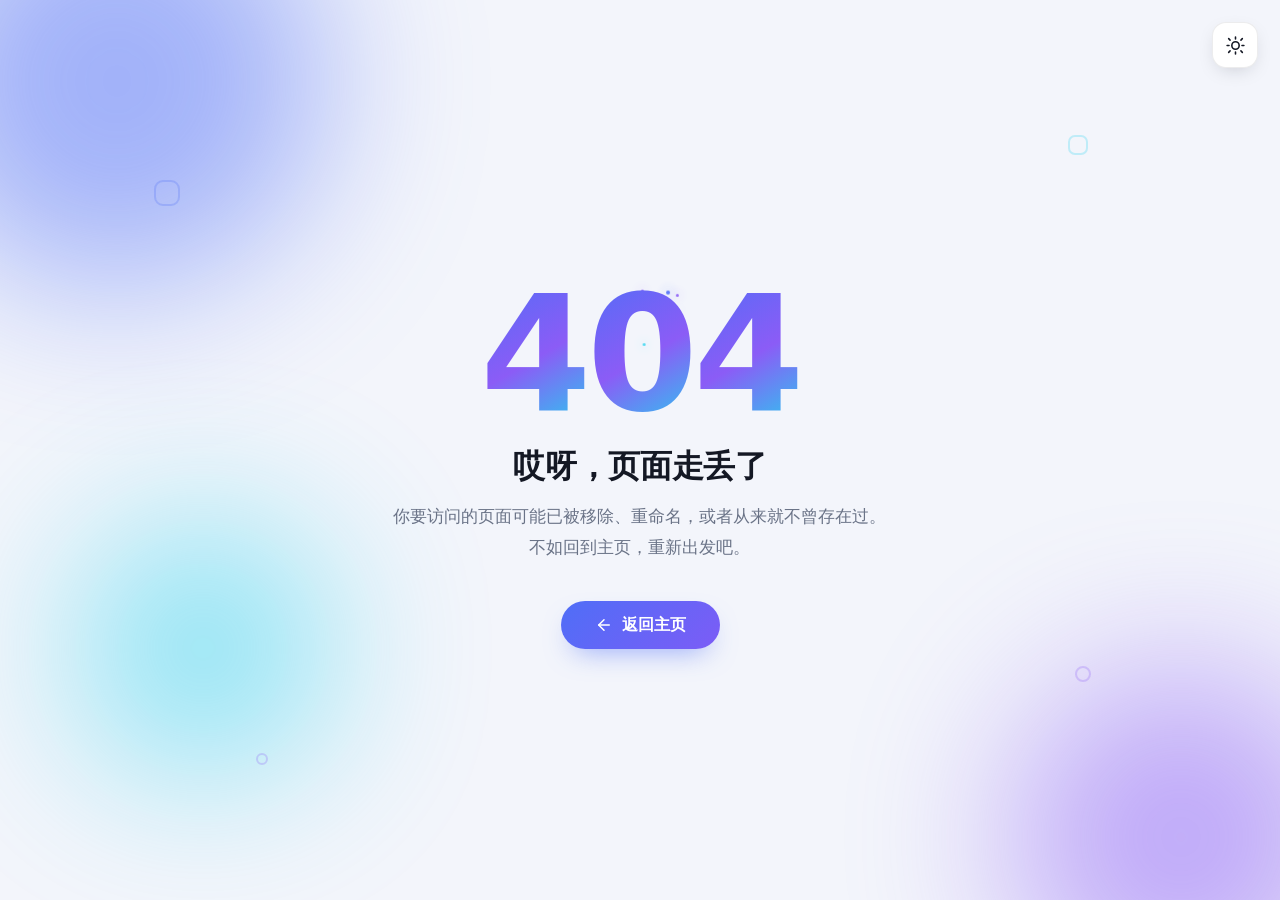
==== 404/index.html @ 4307604a "deploy: 主页 + /broadcast/ + /404/" ====
<!DOCTYPE html>
<html lang="zh-CN">
<head>
<meta charset="UTF-8">
<meta name="viewport" content="width=device-width, initial-scale=1.0">
<meta name="theme-color" content="#f3f5fb">
<title>404 · 页面走丢了</title>
<script>
  (function () {
    try {
      var saved = localStorage.getItem('theme');
      var dark = saved
        ? saved === 'dark'
        : window.matchMedia('(prefers-color-scheme: dark)').matches;
      document.documentElement.setAttribute('data-theme', dark ? 'dark' : 'light');
    } catch (e) {
      document.documentElement.setAttribute('data-theme', 'light');
    }
  })();
</script>

<style>
  *, *::before, *::after { box-sizing: border-box; }
  html { -webkit-text-size-adjust: 100%; }

  /* ============ 主题变量 ============ */
  :root {
    color-scheme: light;
    --bg: #f3f5fb;
    --surface: #ffffff;
    --text: #141824;
    --text-dim: #6a7387;
    --line: rgba(20, 24, 36, .08);
    --a1: #4f6ef7;
    --a2: #8b5cf6;
    --a3: #22d3ee;
    --grad-btn: linear-gradient(135deg, #4f6ef7 0%, #7c5cf6 100%);
    --grad-code: linear-gradient(150deg, #4f6ef7 0%, #8b5cf6 52%, #22d3ee 100%);
    --shadow-btn: 0 12px 28px -12px rgba(79, 110, 247, .65);
    --shadow-btn-h: 0 18px 36px -14px rgba(79, 110, 247, .7);
    --shadow-toggle: 0 6px 20px -8px rgba(20, 24, 36, .25);
    --blob-op: .5;
    --shape-op: .25;
  }

  [data-theme="dark"] {
    color-scheme: dark;
    --bg: #0b0d14;
    --surface: #151925;
    --text: #eef1f8;
    --text-dim: #8b93a7;
    --line: rgba(255, 255, 255, .1);
    --a1: #6d8bff;
    --a2: #a78bfa;
    --a3: #38e0f0;
    --grad-btn: linear-gradient(135deg, #5b7cfa 0%, #8b5cf6 100%);
    --grad-code: linear-gradient(150deg, #6d8bff 0%, #a78bfa 52%, #38e0f0 100%);
    --shadow-btn: 0 12px 30px -12px rgba(109, 139, 255, .55);
    --shadow-btn-h: 0 18px 38px -14px rgba(109, 139, 255, .68);
    --shadow-toggle: 0 6px 20px -8px rgba(0, 0, 0, .7);
    --blob-op: .28;
    --shape-op: .32;
  }

  /* ============ 基础布局 ============ */
  body {
    margin: 0;
    min-height: 100vh;
    min-height: 100svh;
    padding: 96px 24px 72px;
    display: flex;
    flex-direction: column;
    align-items: center;
    justify-content: center;
    background: var(--bg);
    color: var(--text);
    font-family: -apple-system, BlinkMacSystemFont, "Segoe UI", Roboto,
                 "PingFang SC", "Hiragino Sans GB", "Microsoft YaHei", sans-serif;
    -webkit-font-smoothing: antialiased;
    overflow-x: hidden;
    transition: background-color .45s ease, color .45s ease;
  }

  /* ============ 背景装饰 ============ */
  .bg {
    position: fixed;
    inset: 0;
    z-index: 0;
    overflow: hidden;
    pointer-events: none;
  }

  .blob {
    position: absolute;
    border-radius: 50%;
    filter: blur(80px);
    opacity: var(--blob-op);
    transition: opacity .45s ease, background-color .45s ease;
    will-change: transform;
  }
  .b1 { width: 46vmin; height: 46vmin; background: var(--a1); top: -14vmin; left: -10vmin; animation: drift1 20s ease-in-out infinite; }
  .b2 { width: 38vmin; height: 38vmin; background: var(--a2); bottom: -12vmin; right: -8vmin; animation: drift2 24s ease-in-out infinite; }
  .b3 { width: 28vmin; height: 28vmin; background: var(--a3); top: 58%; left: 6%;  animation: drift3 18s ease-in-out infinite; }

  .shape {
    position: absolute;
    border: 2px solid var(--a1);
    opacity: var(--shape-op);
    transition: opacity .45s ease, border-color .45s ease;
  }
  .s1 { width: 26px; height: 26px; border-radius: 9px;        top: 20%; left: 12%;  animation: bob 8s  ease-in-out infinite; }
  .s2 { width: 16px; height: 16px; border-radius: 50%; border-color: var(--a2); top: 74%; left: 84%; animation: bob 10s ease-in-out infinite -2s; }
  .s3 { width: 20px; height: 20px; border-radius: 7px; border-color: var(--a3); top: 15%; right: 15%; animation: bob 9s ease-in-out infinite -4s; }
  .s4 { width: 12px; height: 12px; border-radius: 50%; border-color: var(--a2); bottom: 15%; left: 20%; animation: bob 11s ease-in-out infinite -6s; }

  /* ============ 主题切换按钮 ============ */
  .theme-toggle {
    position: fixed;
    top: 22px;
    right: 22px;
    z-index: 20;
    width: 46px;
    height: 46px;
    display: grid;
    place-items: center;
    border-radius: 14px;
    border: 1px solid var(--line);
    background: var(--surface);
    color: var(--text);
    cursor: pointer;
    box-shadow: var(--shadow-toggle);
    -webkit-tap-highlight-color: transparent;
    transition: transform .3s cubic-bezier(.2, .8, .3, 1),
                background-color .45s ease, border-color .45s ease,
                box-shadow .3s ease, color .45s ease;
  }
  .theme-toggle:hover  { transform: translateY(-2px) scale(1.05); }
  .theme-toggle:active { transform: translateY(0) scale(.95); }
  .theme-toggle:focus-visible { outline: 3px solid var(--a3); outline-offset: 3px; }

  .theme-toggle .icon {
    position: absolute;
    width: 21px;
    height: 21px;
    transition: opacity .3s ease, transform .45s cubic-bezier(.2, .8, .3, 1);
  }
  .theme-toggle .icon.moon { opacity: 0; transform: rotate(-90deg) scale(.4); }
  [data-theme="dark"] .theme-toggle .icon.sun  { opacity: 0; transform: rotate(90deg) scale(.4); }
  [data-theme="dark"] .theme-toggle .icon.moon { opacity: 1; transform: rotate(0deg) scale(1); }

  /* ============ 主内容 ============ */
  .wrap {
    position: relative;
    z-index: 2;
    width: 100%;
    max-width: 620px;
    display: flex;
    flex-direction: column;
    align-items: center;
    text-align: center;
  }

  /* 404 数字 */
  .code {
    display: flex;
    align-items: center;
    justify-content: center;
    gap: 0;
    margin-bottom: 10px;
    font-family: ui-rounded, "SF Pro Rounded", -apple-system, BlinkMacSystemFont,
                 "Segoe UI", Roboto, system-ui, sans-serif;
    font-size: clamp(5.5rem, 20vw, 10rem);
    font-weight: 800;
    line-height: 1;
    letter-spacing: -.03em;
    user-select: none;
    animation: rise .7s cubic-bezier(.2, .8, .3, 1) both;
  }

  .code span {
    display: inline-block;
    background-image: var(--grad-code);
    -webkit-background-clip: text;
            background-clip: text;
    -webkit-text-fill-color: transparent;
    color: transparent;
    animation: floaty 3.4s ease-in-out infinite;
  }
  .code span:nth-child(1) { animation-delay: 0s; }
  .code span:nth-child(3) { animation-delay: .36s; }

  /* 数字 0 容器 */
  .zero { 
    position: relative; 
    animation-delay: .18s;
  }

  /* ============ 星尘微光粒子 ============ */
  .zero-particles {
    position: absolute;
    top: 50%;
    left: 50%;
    width: 1.6em;  /* 扩大一点活动范围 */
    height: 1.6em;
    transform: translate(-50%, -50%);
    pointer-events: none;
    z-index: -1; /* 确保粒子在文字背后 */
  }

  .particle {
    position: absolute;
    top: 50%;
    left: 50%;
    border-radius: 50%;
    /* 取消文字渐变的继承，确保粒子能看到颜色 */
    -webkit-text-fill-color: initial;
    color: initial;
    will-change: transform;
  }

  .p-blue   { background: var(--a1); box-shadow: 0 0 12px var(--a1); }
  .p-purple { background: var(--a2); box-shadow: 0 0 12px var(--a2); }
  .p-cyan   { background: var(--a3); box-shadow: 0 0 12px var(--a3); }

  /* 标题 & 描述 */
  .title {
    margin: 0 0 14px;
    font-size: clamp(1.45rem, 4.6vw, 2rem);
    font-weight: 700;
    letter-spacing: -.01em;
    line-height: 1.35;
    animation: rise .7s cubic-bezier(.2, .8, .3, 1) .1s both;
  }

  .desc {
    margin: 0 0 38px;
    max-width: 30em;
    font-size: clamp(.94rem, 2.6vw, 1.05rem);
    line-height: 1.8;
    color: var(--text-dim);
    animation: rise .7s cubic-bezier(.2, .8, .3, 1) .18s both;
  }

  /* 返回主页按钮 */
  .btn-wrap {
    display: inline-block;
    animation: rise .7s cubic-bezier(.2, .8, .3, 1) .26s both;
  }

  .btn {
    position: relative;
    display: inline-flex;
    align-items: center;
    gap: 9px;
    padding: 15px 34px;
    border-radius: 999px;
    background-image: var(--grad-btn);
    color: #fff;
    font-size: 1rem;
    font-weight: 600;
    line-height: 1;
    text-decoration: none;
    box-shadow: var(--shadow-btn);
    overflow: hidden;
    -webkit-tap-highlight-color: transparent;
    transition: transform .3s cubic-bezier(.2, .8, .3, 1), box-shadow .3s ease;
  }
  .btn svg { width: 18px; height: 18px; flex: none; }

  .btn::after {
    content: "";
    position: absolute;
    inset: 0;
    background: linear-gradient(120deg,
                transparent 30%,
                rgba(255, 255, 255, .38) 50%,
                transparent 70%);
    transform: translateX(-130%);
    transition: transform .75s ease;
  }
  .btn:hover            { transform: translateY(-3px); box-shadow: var(--shadow-btn-h); }
  .btn:hover::after     { transform: translateX(130%); }
  .btn:active           { transform: translateY(-1px) scale(.985); }
  .btn:focus-visible    { outline: 3px solid var(--a3); outline-offset: 3px; }

  /* ============ 动画 ============ */
  @keyframes floaty {
    0%, 100% { transform: translateY(0); }
    50%      { transform: translateY(-.085em); }
  }
  @keyframes rise {
    from { opacity: 0; transform: translateY(24px); }
    to   { opacity: 1; transform: translateY(0); }
  }
  @keyframes bob {
    0%, 100% { transform: translateY(0) rotate(0deg); }
    50%      { transform: translateY(-22px) rotate(14deg); }
  }
  @keyframes drift1 {
    0%, 100% { transform: translate(0, 0) scale(1); }
    50%      { transform: translate(6vmin, 5vmin) scale(1.12); }
  }
  @keyframes drift2 {
    0%, 100% { transform: translate(0, 0) scale(1.05); }
    50%      { transform: translate(-7vmin, -4vmin) scale(.92); }
  }
  @keyframes drift3 {
    0%, 100% { transform: translate(0, 0) scale(.95); }
    50%      { transform: translate(5vmin, -6vmin) scale(1.15); }
  }

  /* ============ 响应式 & 无障碍 ============ */
  @media (max-width: 640px) {
    body { padding: 88px 20px 64px; }
    .blob { filter: blur(55px); }
    .s1, .s3 { display: none; }
    .btn { padding: 14px 30px; }
  }

  @media (prefers-reduced-motion: reduce) {
    *, *::before, *::after {
      animation-duration: .001ms !important;
      animation-iteration-count: 1 !important;
      transition-duration: .001ms !important;
    }
  }
</style>
</head>

<body>

  
  <div class="bg" aria-hidden="true">
    <span class="blob b1"></span>
    <span class="blob b2"></span>
    <span class="blob b3"></span>
    <span class="shape s1"></span>
    <span class="shape s2"></span>
    <span class="shape s3"></span>
    <span class="shape s4"></span>
  </div>

  
  <button class="theme-toggle" id="themeToggle" type="button"
          aria-label="切换深色模式" aria-pressed="false">
    <svg class="icon sun" viewBox="0 0 24 24" fill="none" stroke="currentColor"
         stroke-width="1.8" stroke-linecap="round" aria-hidden="true">
      <circle cx="12" cy="12" r="4.2"/>
      <path d="M12 2.4v2.2M12 19.4v2.2M4.2 4.2l1.6 1.6M18.2 18.2l1.6 1.6M2.4 12h2.2M19.4 12h2.2M4.2 19.8l1.6-1.6M18.2 5.8l1.6-1.6"/>
    </svg>
    <svg class="icon moon" viewBox="0 0 24 24" fill="none" stroke="currentColor"
         stroke-width="1.8" stroke-linecap="round" stroke-linejoin="round" aria-hidden="true">
      <path d="M20.5 14.2A8.6 8.6 0 1 1 9.8 3.5a6.8 6.8 0 0 0 10.7 10.7z"/>
    </svg>
  </button>

  
  <main class="wrap">
    <div class="code">
      <span>4</span>
      <span class="zero">0<span class="zero-particles" id="particles"></span></span>
      <span>4</span>
    </div>

    <h1 class="title">哎呀，页面走丢了</h1>
    <p class="desc">
      你要访问的页面可能已被移除、重命名，或者从来就不曾存在过。
      不如回到主页，重新出发吧。
    </p>

    <div class="btn-wrap">
      <a class="btn" href="https://yuanhao-o.github.io/">
        <svg viewBox="0 0 24 24" fill="none" stroke="currentColor"
             stroke-width="2" stroke-linecap="round" stroke-linejoin="round" aria-hidden="true">
          <path d="M19 12H5"/>
          <path d="M12 19l-7-7 7-7"/>
        </svg>
        返回主页
      </a>
    </div>
  </main>

  <script>
    (function () {
      var root = document.documentElement;
      var btn  = document.getElementById('themeToggle');

      function apply(theme) {
        root.setAttribute('data-theme', theme);
        var isDark = theme === 'dark';
        btn.setAttribute('aria-pressed', isDark ? 'true' : 'false');
        btn.setAttribute('aria-label', isDark ? '切换到浅色模式' : '切换到深色模式');

        var meta = document.querySelector('meta[name="theme-color"]');
        if (meta) meta.setAttribute('content', isDark ? '#0b0d14' : '#f3f5fb');
      }

      apply(root.getAttribute('data-theme') || 'light');

      btn.addEventListener('click', function () {
        var next = root.getAttribute('data-theme') === 'dark' ? 'light' : 'dark';
        apply(next);
        try { localStorage.setItem('theme', next); } catch (e) {}
      });

      var container = document.getElementById('particles');
      if (!container) return;

      var colors = ['p-blue', 'p-purple', 'p-cyan'];
      var particleCount = 6; 
      var particles = [];
      var boundX = 50; 
      var boundY = 70;

      for (var i = 0; i < particleCount; i++) {
        var el = document.createElement('i');
        el.className = 'particle ' + colors[i % colors.length];
        var size = Math.random() * 2.5 + 2;
        el.style.width = size + 'px';
        el.style.height = size + 'px';
        el.style.opacity = Math.random() * 0.6 + 0.4;

        container.appendChild(el);

        // 初始化每个粒子的物理属性
        particles.push({
          el: el,
          x: (Math.random() - 0.5) * boundX * 2, // 初始 X 坐标
          y: (Math.random() - 0.5) * boundY * 2, // 初始 Y 坐标
          vx: (Math.random() - 0.5) * 1.2,       // X 轴速度
          vy: (Math.random() - 0.5) * 1.2,       // Y 轴速度
        });
      }

      var lastTime = 0;
      function animate(time) {
        if (time - lastTime < 16) {
          requestAnimationFrame(animate);
          return;
        }
        lastTime = time;

        for (var i = 0; i < particles.length; i++) {
          var p = particles[i];
          
          p.x += p.vx;
          p.y += p.vy;
          if (p.x > boundX || p.x < -boundX) {
            p.vx *= -1;
            p.x = Math.max(-boundX, Math.min(boundX, p.x)); 
          }
          if (p.y > boundY || p.y < -boundY) {
            p.vy *= -1;
            p.y = Math.max(-boundY, Math.min(boundY, p.y));
          }

          if (Math.random() < 0.05) {
            p.vx += (Math.random() - 0.5) * 0.4;
            p.vy += (Math.random() - 0.5) * 0.4;
            
            var maxV = 1.5;
            p.vx = Math.max(-maxV, Math.min(maxV, p.vx));
            p.vy = Math.max(-maxV, Math.min(maxV, p.vy));
          }
          p.el.style.transform = 'translate(calc(-50% + ' + p.x + 'px), calc(-50% + ' + p.y + 'px))';
        }

        requestAnimationFrame(animate);
      }

      requestAnimationFrame(animate);
    })();
  </script>

</body>
</html>
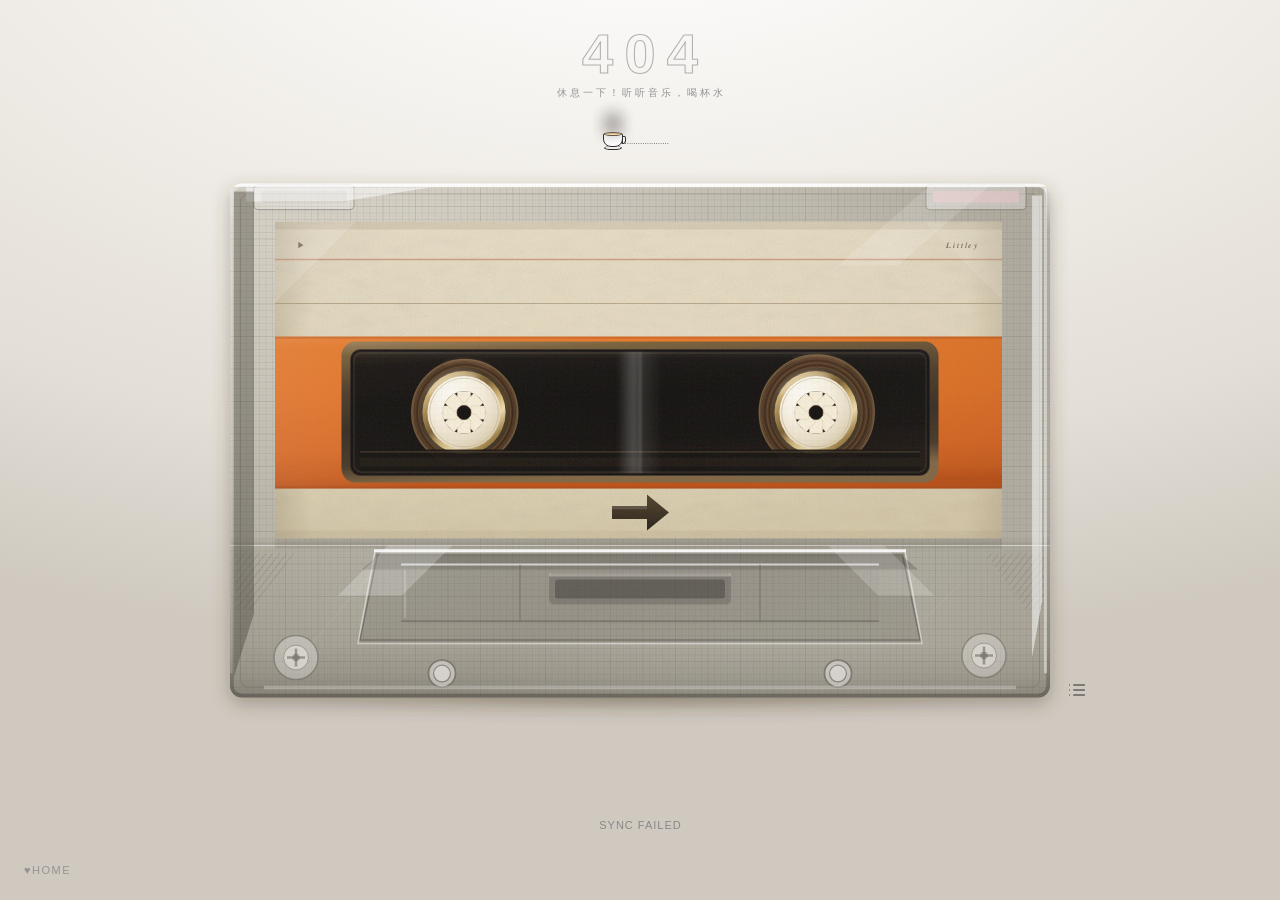
==== commit 68d0d24a: "chore(404): 404 页拆分为外链 CSS/JS，压缩+混淆+去注释" ====
--- a/404/index.html
+++ b/404/index.html
@@ -2,475 +2,318 @@
 <html lang="zh-CN">
 <head>
 <meta charset="UTF-8">
-<meta name="viewport" content="width=device-width, initial-scale=1.0">
-<meta name="theme-color" content="#f3f5fb">
-<title>404 · 页面走丢了</title>
-<script>
-  (function () {
-    try {
-      var saved = localStorage.getItem('theme');
-      var dark = saved
-        ? saved === 'dark'
-        : window.matchMedia('(prefers-color-scheme: dark)').matches;
-      document.documentElement.setAttribute('data-theme', dark ? 'dark' : 'light');
-    } catch (e) {
-      document.documentElement.setAttribute('data-theme', 'light');
-    }
-  })();
-</script>
-
-<style>
-  *, *::before, *::after { box-sizing: border-box; }
-  html { -webkit-text-size-adjust: 100%; }
-
-  /* ============ 主题变量 ============ */
-  :root {
-    color-scheme: light;
-    --bg: #f3f5fb;
-    --surface: #ffffff;
-    --text: #141824;
-    --text-dim: #6a7387;
-    --line: rgba(20, 24, 36, .08);
-    --a1: #4f6ef7;
-    --a2: #8b5cf6;
-    --a3: #22d3ee;
-    --grad-btn: linear-gradient(135deg, #4f6ef7 0%, #7c5cf6 100%);
-    --grad-code: linear-gradient(150deg, #4f6ef7 0%, #8b5cf6 52%, #22d3ee 100%);
-    --shadow-btn: 0 12px 28px -12px rgba(79, 110, 247, .65);
-    --shadow-btn-h: 0 18px 36px -14px rgba(79, 110, 247, .7);
-    --shadow-toggle: 0 6px 20px -8px rgba(20, 24, 36, .25);
-    --blob-op: .5;
-    --shape-op: .25;
-  }
-
-  [data-theme="dark"] {
-    color-scheme: dark;
-    --bg: #0b0d14;
-    --surface: #151925;
-    --text: #eef1f8;
-    --text-dim: #8b93a7;
-    --line: rgba(255, 255, 255, .1);
-    --a1: #6d8bff;
-    --a2: #a78bfa;
-    --a3: #38e0f0;
-    --grad-btn: linear-gradient(135deg, #5b7cfa 0%, #8b5cf6 100%);
-    --grad-code: linear-gradient(150deg, #6d8bff 0%, #a78bfa 52%, #38e0f0 100%);
-    --shadow-btn: 0 12px 30px -12px rgba(109, 139, 255, .55);
-    --shadow-btn-h: 0 18px 38px -14px rgba(109, 139, 255, .68);
-    --shadow-toggle: 0 6px 20px -8px rgba(0, 0, 0, .7);
-    --blob-op: .28;
-    --shape-op: .32;
-  }
-
-  /* ============ 基础布局 ============ */
-  body {
-    margin: 0;
-    min-height: 100vh;
-    min-height: 100svh;
-    padding: 96px 24px 72px;
-    display: flex;
-    flex-direction: column;
-    align-items: center;
-    justify-content: center;
-    background: var(--bg);
-    color: var(--text);
-    font-family: -apple-system, BlinkMacSystemFont, "Segoe UI", Roboto,
-                 "PingFang SC", "Hiragino Sans GB", "Microsoft YaHei", sans-serif;
-    -webkit-font-smoothing: antialiased;
-    overflow-x: hidden;
-    transition: background-color .45s ease, color .45s ease;
-  }
-
-  /* ============ 背景装饰 ============ */
-  .bg {
-    position: fixed;
-    inset: 0;
-    z-index: 0;
-    overflow: hidden;
-    pointer-events: none;
-  }
-
-  .blob {
-    position: absolute;
-    border-radius: 50%;
-    filter: blur(80px);
-    opacity: var(--blob-op);
-    transition: opacity .45s ease, background-color .45s ease;
-    will-change: transform;
-  }
-  .b1 { width: 46vmin; height: 46vmin; background: var(--a1); top: -14vmin; left: -10vmin; animation: drift1 20s ease-in-out infinite; }
-  .b2 { width: 38vmin; height: 38vmin; background: var(--a2); bottom: -12vmin; right: -8vmin; animation: drift2 24s ease-in-out infinite; }
-  .b3 { width: 28vmin; height: 28vmin; background: var(--a3); top: 58%; left: 6%;  animation: drift3 18s ease-in-out infinite; }
-
-  .shape {
-    position: absolute;
-    border: 2px solid var(--a1);
-    opacity: var(--shape-op);
-    transition: opacity .45s ease, border-color .45s ease;
-  }
-  .s1 { width: 26px; height: 26px; border-radius: 9px;        top: 20%; left: 12%;  animation: bob 8s  ease-in-out infinite; }
-  .s2 { width: 16px; height: 16px; border-radius: 50%; border-color: var(--a2); top: 74%; left: 84%; animation: bob 10s ease-in-out infinite -2s; }
-  .s3 { width: 20px; height: 20px; border-radius: 7px; border-color: var(--a3); top: 15%; right: 15%; animation: bob 9s ease-in-out infinite -4s; }
-  .s4 { width: 12px; height: 12px; border-radius: 50%; border-color: var(--a2); bottom: 15%; left: 20%; animation: bob 11s ease-in-out infinite -6s; }
-
-  /* ============ 主题切换按钮 ============ */
-  .theme-toggle {
-    position: fixed;
-    top: 22px;
-    right: 22px;
-    z-index: 20;
-    width: 46px;
-    height: 46px;
-    display: grid;
-    place-items: center;
-    border-radius: 14px;
-    border: 1px solid var(--line);
-    background: var(--surface);
-    color: var(--text);
-    cursor: pointer;
-    box-shadow: var(--shadow-toggle);
-    -webkit-tap-highlight-color: transparent;
-    transition: transform .3s cubic-bezier(.2, .8, .3, 1),
-                background-color .45s ease, border-color .45s ease,
-                box-shadow .3s ease, color .45s ease;
-  }
-  .theme-toggle:hover  { transform: translateY(-2px) scale(1.05); }
-  .theme-toggle:active { transform: translateY(0) scale(.95); }
-  .theme-toggle:focus-visible { outline: 3px solid var(--a3); outline-offset: 3px; }
-
-  .theme-toggle .icon {
-    position: absolute;
-    width: 21px;
-    height: 21px;
-    transition: opacity .3s ease, transform .45s cubic-bezier(.2, .8, .3, 1);
-  }
-  .theme-toggle .icon.moon { opacity: 0; transform: rotate(-90deg) scale(.4); }
-  [data-theme="dark"] .theme-toggle .icon.sun  { opacity: 0; transform: rotate(90deg) scale(.4); }
-  [data-theme="dark"] .theme-toggle .icon.moon { opacity: 1; transform: rotate(0deg) scale(1); }
-
-  /* ============ 主内容 ============ */
-  .wrap {
-    position: relative;
-    z-index: 2;
-    width: 100%;
-    max-width: 620px;
-    display: flex;
-    flex-direction: column;
-    align-items: center;
-    text-align: center;
-  }
-
-  /* 404 数字 */
-  .code {
-    display: flex;
-    align-items: center;
-    justify-content: center;
-    gap: 0;
-    margin-bottom: 10px;
-    font-family: ui-rounded, "SF Pro Rounded", -apple-system, BlinkMacSystemFont,
-                 "Segoe UI", Roboto, system-ui, sans-serif;
-    font-size: clamp(5.5rem, 20vw, 10rem);
-    font-weight: 800;
-    line-height: 1;
-    letter-spacing: -.03em;
-    user-select: none;
-    animation: rise .7s cubic-bezier(.2, .8, .3, 1) both;
-  }
-
-  .code span {
-    display: inline-block;
-    background-image: var(--grad-code);
-    -webkit-background-clip: text;
-            background-clip: text;
-    -webkit-text-fill-color: transparent;
-    color: transparent;
-    animation: floaty 3.4s ease-in-out infinite;
-  }
-  .code span:nth-child(1) { animation-delay: 0s; }
-  .code span:nth-child(3) { animation-delay: .36s; }
-
-  /* 数字 0 容器 */
-  .zero { 
-    position: relative; 
-    animation-delay: .18s;
-  }
-
-  /* ============ 星尘微光粒子 ============ */
-  .zero-particles {
-    position: absolute;
-    top: 50%;
-    left: 50%;
-    width: 1.6em;  /* 扩大一点活动范围 */
-    height: 1.6em;
-    transform: translate(-50%, -50%);
-    pointer-events: none;
-    z-index: -1; /* 确保粒子在文字背后 */
-  }
-
-  .particle {
-    position: absolute;
-    top: 50%;
-    left: 50%;
-    border-radius: 50%;
-    /* 取消文字渐变的继承，确保粒子能看到颜色 */
-    -webkit-text-fill-color: initial;
-    color: initial;
-    will-change: transform;
-  }
-
-  .p-blue   { background: var(--a1); box-shadow: 0 0 12px var(--a1); }
-  .p-purple { background: var(--a2); box-shadow: 0 0 12px var(--a2); }
-  .p-cyan   { background: var(--a3); box-shadow: 0 0 12px var(--a3); }
-
-  /* 标题 & 描述 */
-  .title {
-    margin: 0 0 14px;
-    font-size: clamp(1.45rem, 4.6vw, 2rem);
-    font-weight: 700;
-    letter-spacing: -.01em;
-    line-height: 1.35;
-    animation: rise .7s cubic-bezier(.2, .8, .3, 1) .1s both;
-  }
-
-  .desc {
-    margin: 0 0 38px;
-    max-width: 30em;
-    font-size: clamp(.94rem, 2.6vw, 1.05rem);
-    line-height: 1.8;
-    color: var(--text-dim);
-    animation: rise .7s cubic-bezier(.2, .8, .3, 1) .18s both;
-  }
-
-  /* 返回主页按钮 */
-  .btn-wrap {
-    display: inline-block;
-    animation: rise .7s cubic-bezier(.2, .8, .3, 1) .26s both;
-  }
-
-  .btn {
-    position: relative;
-    display: inline-flex;
-    align-items: center;
-    gap: 9px;
-    padding: 15px 34px;
-    border-radius: 999px;
-    background-image: var(--grad-btn);
-    color: #fff;
-    font-size: 1rem;
-    font-weight: 600;
-    line-height: 1;
-    text-decoration: none;
-    box-shadow: var(--shadow-btn);
-    overflow: hidden;
-    -webkit-tap-highlight-color: transparent;
-    transition: transform .3s cubic-bezier(.2, .8, .3, 1), box-shadow .3s ease;
-  }
-  .btn svg { width: 18px; height: 18px; flex: none; }
-
-  .btn::after {
-    content: "";
-    position: absolute;
-    inset: 0;
-    background: linear-gradient(120deg,
-                transparent 30%,
-                rgba(255, 255, 255, .38) 50%,
-                transparent 70%);
-    transform: translateX(-130%);
-    transition: transform .75s ease;
-  }
-  .btn:hover            { transform: translateY(-3px); box-shadow: var(--shadow-btn-h); }
-  .btn:hover::after     { transform: translateX(130%); }
-  .btn:active           { transform: translateY(-1px) scale(.985); }
-  .btn:focus-visible    { outline: 3px solid var(--a3); outline-offset: 3px; }
-
-  /* ============ 动画 ============ */
-  @keyframes floaty {
-    0%, 100% { transform: translateY(0); }
-    50%      { transform: translateY(-.085em); }
-  }
-  @keyframes rise {
-    from { opacity: 0; transform: translateY(24px); }
-    to   { opacity: 1; transform: translateY(0); }
-  }
-  @keyframes bob {
-    0%, 100% { transform: translateY(0) rotate(0deg); }
-    50%      { transform: translateY(-22px) rotate(14deg); }
-  }
-  @keyframes drift1 {
-    0%, 100% { transform: translate(0, 0) scale(1); }
-    50%      { transform: translate(6vmin, 5vmin) scale(1.12); }
-  }
-  @keyframes drift2 {
-    0%, 100% { transform: translate(0, 0) scale(1.05); }
-    50%      { transform: translate(-7vmin, -4vmin) scale(.92); }
-  }
-  @keyframes drift3 {
-    0%, 100% { transform: translate(0, 0) scale(.95); }
-    50%      { transform: translate(5vmin, -6vmin) scale(1.15); }
-  }
-
-  /* ============ 响应式 & 无障碍 ============ */
-  @media (max-width: 640px) {
-    body { padding: 88px 20px 64px; }
-    .blob { filter: blur(55px); }
-    .s1, .s3 { display: none; }
-    .btn { padding: 14px 30px; }
-  }
-
-  @media (prefers-reduced-motion: reduce) {
-    *, *::before, *::after {
-      animation-duration: .001ms !important;
-      animation-iteration-count: 1 !important;
-      transition-duration: .001ms !important;
-    }
-  }
-</style>
+<meta name="viewport" content="width=device-width, initial-scale=1, maximum-scale=1, user-scalable=no">
+<title>404 · 休息一下</title>
+<link rel="icon" type="image/svg+xml" href='data:image/svg+xml,<svg xmlns="http://www.w3.org/2000/svg" viewBox="0 0 48 48" width="32" height="32" fill="none"><style>path { stroke: %232c2c2c; } @media (prefers-color-scheme: dark) { path { stroke: %23ffffff; } }</style><path fill-rule="evenodd" clip-rule="evenodd" d="M2 20C2 32.1503 8 42 20 42C32 42 38 32.1503 38 20H2Z" stroke-width="4" stroke-linecap="round" stroke-linejoin="round"/><path d="M20 14V6" stroke-width="4" stroke-linecap="round" stroke-linejoin="round"/><path d="M30 14V10" stroke-width="4" stroke-linecap="round" stroke-linejoin="round"/><path d="M10 14V10" stroke-width="4" stroke-linecap="round" stroke-linejoin="round"/><path d="M36.1904 30.6229C37.1802 28.039 37.764 25.1374 37.9417 22.0511C38.2868 22.0174 38.6402 22 39 22C42.866 22 46 24.0147 46 26.5C46 28.9853 42.866 31 39 31C38.0007 31 37.0504 30.8654 36.1904 30.6229Z" stroke-width="4" stroke-linecap="round" stroke-linejoin="round"/></svg>'>
+
+<link rel="stylesheet" href="/assets/css/404.css?v=92aa9c7c8e">
 </head>
-
 <body>
 
-  
-  <div class="bg" aria-hidden="true">
-    <span class="blob b1"></span>
-    <span class="blob b2"></span>
-    <span class="blob b3"></span>
-    <span class="shape s1"></span>
-    <span class="shape s2"></span>
-    <span class="shape s3"></span>
-    <span class="shape s4"></span>
-  </div>
-
-  
-  <button class="theme-toggle" id="themeToggle" type="button"
-          aria-label="切换深色模式" aria-pressed="false">
-    <svg class="icon sun" viewBox="0 0 24 24" fill="none" stroke="currentColor"
-         stroke-width="1.8" stroke-linecap="round" aria-hidden="true">
-      <circle cx="12" cy="12" r="4.2"/>
-      <path d="M12 2.4v2.2M12 19.4v2.2M4.2 4.2l1.6 1.6M18.2 18.2l1.6 1.6M2.4 12h2.2M19.4 12h2.2M4.2 19.8l1.6-1.6M18.2 5.8l1.6-1.6"/>
-    </svg>
-    <svg class="icon moon" viewBox="0 0 24 24" fill="none" stroke="currentColor"
-         stroke-width="1.8" stroke-linecap="round" stroke-linejoin="round" aria-hidden="true">
-      <path d="M20.5 14.2A8.6 8.6 0 1 1 9.8 3.5a6.8 6.8 0 0 0 10.7 10.7z"/>
-    </svg>
-  </button>
-
-  
-  <main class="wrap">
-    <div class="code">
-      <span>4</span>
-      <span class="zero">0<span class="zero-particles" id="particles"></span></span>
-      <span>4</span>
+<div class="page-404" aria-hidden="true">
+  <span class="page-404-code">404</span>
+  <span class="page-404-hint">休息一下！听听音乐，喝杯水</span>
+  <div class="loader" aria-hidden="true">
+    <div class="cup">
+      <div class="cup-handle"></div>
+      <div class="smoke one"></div>
+      <div class="smoke two"></div>
+      <div class="smoke three"></div>
     </div>
-
-    <h1 class="title">哎呀，页面走丢了</h1>
-    <p class="desc">
-      你要访问的页面可能已被移除、重命名，或者从来就不曾存在过。
-      不如回到主页，重新出发吧。
-    </p>
-
-    <div class="btn-wrap">
-      <a class="btn" href="https://yuanhao-o.github.io/">
-        <svg viewBox="0 0 24 24" fill="none" stroke="currentColor"
-             stroke-width="2" stroke-linecap="round" stroke-linejoin="round" aria-hidden="true">
-          <path d="M19 12H5"/>
-          <path d="M12 19l-7-7 7-7"/>
+    <div class="load">..........................</div>
+  </div>
+</div>
+
+<div class="stage">
+  <svg id="cassette" viewBox="-30 -30 900 593" preserveAspectRatio="xMidYMid meet" xmlns="http://www.w3.org/2000/svg" role="img" aria-label="复古盒式磁带">
+    <defs>
+      <clipPath id="shellClip"><rect x="10" y="10" width="820" height="514" rx="12"/></clipPath>
+      <clipPath id="labelClip"><rect x="55" y="48" width="727" height="317" rx="1.5"/></clipPath>
+      <clipPath id="winClip"><rect x="131.5" y="177" width="577" height="124" rx="9"/></clipPath>
+
+      <pattern id="mesh" width="6.5" height="6.5" patternUnits="userSpaceOnUse"><path d="M6.5 0H0V6.5" fill="none" stroke="#4a4740" stroke-width="0.6"/></pattern>
+      <pattern id="mesh2" width="32.5" height="32.5" patternUnits="userSpaceOnUse"><path d="M32.5 0H0V32.5" fill="none" stroke="#3d3a33" stroke-width="1"/></pattern>
+      <pattern id="meshFine" width="3.25" height="3.25" patternUnits="userSpaceOnUse"><path d="M3.25 0H0V3.25" fill="none" stroke="#807c72" stroke-width="0.28"/></pattern>
+      <pattern id="diagRib" width="5.5" height="5.5" patternUnits="userSpaceOnUse" patternTransform="rotate(38)"><path d="M0 0V5.5" fill="none" stroke="#3e3b34" stroke-width="1"/></pattern>
+
+      <linearGradient id="shellGrad" x1=".05" y1="0" x2=".92" y2="1"><stop offset="0" stop-color="#ece7db"/><stop offset=".13" stop-color="#d4cfc2"/><stop offset=".32" stop-color="#bdb8ab"/><stop offset=".50" stop-color="#b1ac9f"/><stop offset=".66" stop-color="#a6a194"/><stop offset=".82" stop-color="#aea99c"/><stop offset="1" stop-color="#b9b4a7"/></linearGradient>
+      <linearGradient id="shellEdgeLight" x1="0" y1="0" x2="0" y2="1"><stop offset="0" stop-color="#ffffff" stop-opacity=".95"/><stop offset=".09" stop-color="#ffffff" stop-opacity=".10"/><stop offset=".58" stop-color="#6d6a62" stop-opacity=".06"/><stop offset=".90" stop-color="#4a473f" stop-opacity=".30"/><stop offset="1" stop-color="#35322c" stop-opacity=".48"/></linearGradient>
+      <radialGradient id="vignette" cx=".5" cy=".44" r=".74"><stop offset="0" stop-color="#6f6555" stop-opacity="0"/><stop offset=".60" stop-color="#6a5f4d" stop-opacity=".05"/><stop offset="1" stop-color="#554a3a" stop-opacity=".24"/></radialGradient>
+
+      <linearGradient id="labelGrad" x1="0" y1="0" x2=".12" y2="1"><stop offset="0" stop-color="#f0e4c9"/><stop offset=".18" stop-color="#ece0c3"/><stop offset=".52" stop-color="#e7dabb"/><stop offset=".80" stop-color="#e1d3b1"/><stop offset="1" stop-color="#d8c9a4"/></linearGradient>
+      <linearGradient id="labelSide" x1="0" y1="0" x2="1" y2="0"><stop offset="0" stop-color="#7d6b4c" stop-opacity=".22"/><stop offset=".05" stop-color="#7d6b4c" stop-opacity="0"/><stop offset=".95" stop-color="#7d6b4c" stop-opacity="0"/><stop offset="1" stop-color="#7d6b4c" stop-opacity=".18"/></linearGradient>
+
+      <linearGradient id="orangeGrad" x1="0" y1="0" x2=".08" y2="1"><stop offset="0" stop-color="#ee7d2c"/><stop offset=".07" stop-color="#e8721e"/><stop offset=".42" stop-color="#e46c1c"/><stop offset=".76" stop-color="#da6117"/><stop offset=".93" stop-color="#ca5410"/><stop offset="1" stop-color="#ba480b"/></linearGradient>
+      <linearGradient id="orangeSheen" x1="0" y1="0" x2="1" y2="0"><stop offset="0" stop-color="#ffffff" stop-opacity=".07"/><stop offset=".20" stop-color="#ffffff" stop-opacity="0"/><stop offset=".74" stop-color="#6d1f00" stop-opacity="0"/><stop offset="1" stop-color="#6d1f00" stop-opacity=".09"/></linearGradient>
+      <linearGradient id="arrowGrad" x1="0" y1="0" x2="0" y2="1"><stop offset="0" stop-color="#4a3a24"/><stop offset="1" stop-color="#1e160c"/></linearGradient>
+
+      <linearGradient id="winFrame" x1="0" y1="0" x2=".18" y2="1"><stop offset="0" stop-color="#9a7f57"/><stop offset=".10" stop-color="#735932"/><stop offset=".34" stop-color="#463420"/><stop offset=".62" stop-color="#2e2216"/><stop offset=".86" stop-color="#3d2e1e"/><stop offset="1" stop-color="#7a5f3a"/></linearGradient>
+      <linearGradient id="winInner" x1="0" y1="0" x2=".24" y2="1"><stop offset="0" stop-color="#1a120b"/><stop offset=".12" stop-color="#070504"/><stop offset=".44" stop-color="#000000"/><stop offset=".78" stop-color="#020101"/><stop offset="1" stop-color="#0e0805"/></linearGradient>
+
+      <radialGradient id="packGrad" cx=".36" cy=".28" r=".82"><stop offset="0" stop-color="#8a6642"/><stop offset=".34" stop-color="#654a2f"/><stop offset=".64" stop-color="#48331e"/><stop offset=".86" stop-color="#31210f"/><stop offset="1" stop-color="#1d1208"/></radialGradient>
+      <radialGradient id="packRings" cx=".5" cy=".5" r=".5"><stop offset="0" stop-color="#5a4026"/><stop offset="0.07" stop-color="#94704a"/><stop offset="0.105" stop-color="#4a341c"/><stop offset="0.145" stop-color="#8b6844"/><stop offset="0.18" stop-color="#472f19"/><stop offset="0.225" stop-color="#84603d"/><stop offset="0.26" stop-color="#442c17"/><stop offset="0.305" stop-color="#7d5a39"/><stop offset="0.34" stop-color="#412915"/><stop offset="0.385" stop-color="#785535"/><stop offset="0.42" stop-color="#3e2713"/><stop offset="0.465" stop-color="#735031"/><stop offset="0.50" stop-color="#3b2411"/><stop offset="0.545" stop-color="#6e4c2e"/><stop offset="0.58" stop-color="#38220f"/><stop offset="0.625" stop-color="#69472b"/><stop offset="0.66" stop-color="#351f0e"/><stop offset="0.705" stop-color="#644328"/><stop offset="0.74" stop-color="#321d0c"/><stop offset="0.785" stop-color="#5f3f26"/><stop offset="0.82" stop-color="#2f1b0b"/><stop offset="0.865" stop-color="#5a3b23"/><stop offset="0.90" stop-color="#2c1909"/><stop offset="0.945" stop-color="#553721"/><stop offset="1" stop-color="#281606"/></radialGradient>
+
+      <radialGradient id="ivoryGrad" cx=".34" cy=".26" r=".88"><stop offset="0" stop-color="#fffef8"/><stop offset=".42" stop-color="#f8f1e0"/><stop offset=".72" stop-color="#eadec5"/><stop offset=".90" stop-color="#d9cbaa"/><stop offset="1" stop-color="#bfae8c"/></radialGradient>
+      <linearGradient id="goldGrad" x1=".06" y1="0" x2=".94" y2="1"><stop offset="0" stop-color="#f9edd2"/><stop offset=".13" stop-color="#dcbd7c"/><stop offset=".29" stop-color="#9c7c42"/><stop offset=".43" stop-color="#74572a"/><stop offset=".57" stop-color="#c8a763"/><stop offset=".71" stop-color="#f0dbaa"/><stop offset=".85" stop-color="#9a7a40"/><stop offset="1" stop-color="#6a5127"/></linearGradient>
+      <linearGradient id="bronzeGrad" x1=".1" y1="0" x2=".9" y2="1"><stop offset="0" stop-color="#5b4830"/><stop offset=".35" stop-color="#382a1a"/><stop offset=".65" stop-color="#4a3a22"/><stop offset="1" stop-color="#2a1f13"/></linearGradient>
+
+      <linearGradient id="glareGrad" x1="0" y1="0" x2="1" y2="0"><stop offset="0" stop-color="#ffffff" stop-opacity="0"/><stop offset=".38" stop-color="#ffffff" stop-opacity=".30"/><stop offset=".52" stop-color="#ffffff" stop-opacity=".13"/><stop offset="1" stop-color="#ffffff" stop-opacity="0"/></linearGradient>
+      <linearGradient id="winReflect" x1="0" y1="0" x2="0" y2="1"><stop offset="0" stop-color="#ffffff" stop-opacity=".20"/><stop offset=".40" stop-color="#ffffff" stop-opacity=".03"/><stop offset="1" stop-color="#ffffff" stop-opacity="0"/></linearGradient>
+
+      <radialGradient id="groundShadow" cx=".5" cy=".5" r=".5"><stop offset="0" stop-color="#4b3a22" stop-opacity=".42"/><stop offset=".52" stop-color="#4b3a22" stop-opacity=".17"/><stop offset="1" stop-color="#4b3a22" stop-opacity="0"/></radialGradient>
+      <linearGradient id="bottomShade" x1="0" y1="0" x2="0" y2="1"><stop offset="0" stop-color="#3c3a33" stop-opacity="0"/><stop offset=".55" stop-color="#3c3a33" stop-opacity=".10"/><stop offset="1" stop-color="#36342d" stop-opacity=".28"/></linearGradient>
+
+      <filter id="blurSm" x="-70%" y="-70%" width="240%" height="240%"><feGaussianBlur stdDeviation="2.6"/></filter>
+      <filter id="blurXs" x="-70%" y="-70%" width="240%" height="240%"><feGaussianBlur stdDeviation="1.2"/></filter>
+      <filter id="blurMd" x="-70%" y="-70%" width="240%" height="240%"><feGaussianBlur stdDeviation="9"/></filter>
+      <filter id="grainF" x="-2%" y="-2%" width="104%" height="104%"><feTurbulence type="fractalNoise" baseFrequency="0.82" numOctaves="4" seed="11" stitchTiles="stitch"/><feColorMatrix type="saturate" values="0"/></filter>
+      <filter id="mottleF" x="-2%" y="-2%" width="104%" height="104%"><feTurbulence type="fractalNoise" baseFrequency="0.04 0.11" numOctaves="3" seed="5" stitchTiles="stitch"/><feColorMatrix type="saturate" values="0"/><feGaussianBlur stdDeviation="1.2"/></filter>
+      
+      <filter id="dropSoft" x="-30%" y="-30%" width="160%" height="160%">
+        <feDropShadow dx="0" dy="6" stdDeviation="9" flood-color="#4b3b26" flood-opacity=".34"/>
+      </filter>
+    </defs>
+
+    <ellipse cx="420" cy="512" rx="398" ry="27" fill="url(#groundShadow)" filter="url(#blurMd)"/>
+
+    <g filter="url(#dropSoft)">
+      <g clip-path="url(#shellClip)">
+        <rect x="10" y="10" width="820" height="514" rx="12" fill="url(#shellGrad)"/>
+        <rect x="10" y="10" width="820" height="514" rx="12" fill="#ffffff" opacity=".08"/>
+        <rect x="10" y="10" width="820" height="514" fill="url(#mesh)" opacity=".24"/>
+        <rect x="10" y="10" width="820" height="514" fill="url(#mesh2)" opacity=".15"/>
+        <rect x="10" y="10" width="820" height="514" fill="url(#meshFine)" opacity=".26"/>
+        <path d="M10 369.5 H830" stroke="#97938a" stroke-width="1.3" opacity=".55"/>
+        <path d="M10 372 H830" stroke="#ffffff" stroke-width="1.1" opacity=".7"/>
+        <rect x="10" y="470" width="820" height="54" fill="url(#bottomShade)"/>
+        <rect x="10" y="10" width="820" height="514" rx="12" fill="none" stroke="url(#shellEdgeLight)" stroke-width="7.5"/>
+        <rect x="20.5" y="20.5" width="799" height="493" rx="8" fill="none" stroke="#605c53" stroke-width="1.1" opacity=".28"/>
+      </g>
+
+      <g clip-path="url(#shellClip)">
+        <rect x="10" y="365" width="820" height="159" fill="#5c5850" opacity=".07"/>
+        <path d="M16 380 h58 l-40 56 h-18 z" fill="url(#diagRib)" opacity=".34"/>
+        <path d="M824 380 h-58 l40 56 h18 z" fill="url(#diagRib)" opacity=".34"/>
+
+        <path d="M155 378 H685 L702 470 H138 Z" fill="#3f3c35" opacity=".16"/>
+        <path d="M154 377.2 H686" stroke="#ffffff" stroke-width="3" opacity=".95"/>
+        <path d="M155 378 H685 L702 470 H138 Z" fill="none" stroke="#ffffff" stroke-width="1.6" opacity=".6"/>
+        <path d="M157.5 381.5 H682.5 L700 466.5 H140 Z" fill="none" stroke="#4b4740" stroke-width="1.4" opacity=".55"/>
+        <path d="M158 382 H682 L698 396 H142 Z" fill="#30302a" opacity=".28"/>
+        <rect x="181" y="392" width="478" height="58" rx="7" fill="#7d7a70" opacity=".14"/>
+        <path d="M181 391 H659" stroke="#ffffff" stroke-width="2" opacity=".7"/>
+        <path d="M181 447.5 H659" stroke="#46433c" stroke-width="1.8" opacity=".40"/>
+        <path d="M300 391 V448 M540 391 V448" stroke="#5c5850" stroke-width="1.5" opacity=".45"/>
+        <path d="M185 396 V444" stroke="#ffffff" stroke-width="1.2" opacity=".35"/>
+        <rect x="329" y="400" width="182" height="31" rx="5" fill="#33312b" opacity=".26"/>
+        <rect x="329" y="400" width="182" height="3" rx="1.5" fill="#ffffff" opacity=".28"/>
+        <rect x="335" y="406" width="170" height="19" rx="3" fill="#1d1c18" opacity=".35"/>
+        <rect x="55" y="365" width="727" height="10" fill="#3f3324" opacity=".12"/>
+
+        <g>
+          <g><circle cx="222" cy="500" r="13.5" fill="#ffffff" opacity=".5"/><circle cx="222" cy="500" r="13.5" fill="none" stroke="#544f47" stroke-width="1.8" opacity=".6"/><circle cx="222" cy="500" r="8.4" fill="#f6f4ef"/><circle cx="222" cy="500" r="8.4" fill="none" stroke="#544f47" stroke-width="1.2" opacity=".6"/><circle cx="222" cy="500" r="8.4" fill="#20201c" opacity=".08"/></g>
+          <g><circle cx="618" cy="500" r="13.5" fill="#ffffff" opacity=".5"/><circle cx="618" cy="500" r="13.5" fill="none" stroke="#544f47" stroke-width="1.8" opacity=".6"/><circle cx="618" cy="500" r="8.4" fill="#f6f4ef"/><circle cx="618" cy="500" r="8.4" fill="none" stroke="#544f47" stroke-width="1.2" opacity=".6"/><circle cx="618" cy="500" r="8.4" fill="#20201c" opacity=".08"/></g>
+        </g>
+
+        <g>
+          <rect x="34" y="11" width="100" height="25" rx="4" fill="#ffffff" opacity=".42"/>
+          <rect x="34" y="11" width="100" height="25" rx="4" fill="none" stroke="#605c53" stroke-width="1.2" opacity=".45"/>
+          <rect x="41" y="17.5" width="86" height="11.5" rx="2.5" fill="#7a766c" opacity=".18"/>
+          
+          <g id="statusLightWrap" class="light-paused">
+            <rect x="706" y="11" width="100" height="25" rx="4" fill="#ffffff" opacity=".42"/>
+            <rect x="706" y="11" width="100" height="25" rx="4" fill="none" stroke="#605c53" stroke-width="1.2" opacity=".45"/>
+            <rect id="statusLightInner" x="713" y="17.5" width="86" height="11.5" rx="2.5" fill="#eed5d5"/>
+          </g>
+        </g>
+
+        <g>
+          <circle cx="76" cy="484" r="22" fill="#ffffff" opacity=".4"/><circle cx="76" cy="484" r="22" fill="none" stroke="#5c5850" stroke-width="1.6" opacity=".48"/><circle cx="76" cy="484" r="12.4" fill="#eeece6"/><circle cx="76" cy="484" r="12.4" fill="none" stroke="#7a766c" stroke-width="1" opacity=".58"/><path d="M67 484 H85 M76 475 V493" stroke="#6a665d" stroke-width="2.6" opacity=".6"/><circle cx="76" cy="484" r="3.8" fill="#4d4a43" opacity=".42"/>
+          <circle cx="764" cy="482" r="22" fill="#ffffff" opacity=".4"/><circle cx="764" cy="482" r="22" fill="none" stroke="#5c5850" stroke-width="1.6" opacity=".48"/><circle cx="764" cy="482" r="12.4" fill="#eeece6"/><circle cx="764" cy="482" r="12.4" fill="none" stroke="#7a766c" stroke-width="1" opacity=".58"/><path d="M755 482 H773 M764 473 V491" stroke="#6a665d" stroke-width="2.6" opacity=".6"/><circle cx="764" cy="482" r="3.8" fill="#4d4a43" opacity=".42"/>
+        </g>
+      </g>
+
+      <g clip-path="url(#labelClip)">
+        <rect x="55" y="48" width="727" height="317" fill="url(#labelGrad)"/>
+        <rect x="55" y="48" width="727" height="317" filter="url(#grainF)" opacity=".14"/>
+        <rect x="55" y="48" width="727" height="317" filter="url(#mottleF)" opacity=".11"/>
+        <rect x="55" y="48" width="727" height="8" fill="#7f6d4d" opacity=".16"/>
+        <rect x="55" y="357" width="727" height="8" fill="#7f6d4d" opacity=".10"/>
+        <rect x="55" y="48" width="727" height="317" fill="url(#labelSide)"/>
+        <path d="M55 86 H782" stroke="#a5422a" stroke-width="1.4" opacity=".42"/>
+        <path d="M55 130 H782" stroke="#95815f" stroke-width="1" opacity=".60"/>
+        <text x="77" y="74" font-family="Helvetica Neue, Arial, sans-serif" font-size="8.4" letter-spacing="2.2" fill="#5c4b30" opacity=".82">▶</text>
+        <text x="760" y="74" text-anchor="end" font-family="Helvetica Neue, Arial, sans-serif" font-size="8.4" letter-spacing="1.8" fill="#5c4b30" opacity=".82"> 𝑳𝒊𝒕𝒕𝒍𝒆𝒚 </text>
+        <rect x="55" y="163" width="727" height="152" fill="url(#orangeGrad)"/>
+        <rect x="55" y="163" width="727" height="152" fill="url(#orangeSheen)"/>
+        <rect x="55" y="163" width="727" height="2.2" fill="#8b3510" opacity=".28"/>
+        <rect x="55" y="312.8" width="727" height="2.2" fill="#8b3510" opacity=".22"/>
+        <g id="arrow" transform="translate(420,339)">
+          <path d="M-28 -6.5 H7 V-18 L29 0 L7 18 V6.5 H-28 Z" fill="url(#arrowGrad)"/>
+          <path d="M-28 -6.5 H7 V-3.2 H-28 Z" fill="#ffffff" opacity=".14"/>
+        </g>
+      </g>
+
+      <g>
+        <rect x="121.5" y="168" width="597" height="141" rx="14" fill="url(#winFrame)"/>
+        <rect x="131" y="176.5" width="578" height="125" rx="9" fill="#0b0705"/>
+        <g clip-path="url(#winClip)">
+          <rect x="131.5" y="177" width="577" height="124" fill="url(#winInner)"/>
+          <rect x="131.5" y="177" width="577" height="124" fill="#3a2919" opacity=".16"/>
+          <g transform="translate(244,239)"><g id="spinL"><g id="packL"><circle r="66" fill="url(#packGrad)"/><circle r="66" fill="url(#packRings)" opacity=".92"/><circle r="66" fill="none" stroke="#9a7549" stroke-width="1.5" opacity=".6" vector-effect="non-scaling-stroke"/><circle r="64.6" fill="none" stroke="#d8b98c" stroke-width="0.9" opacity=".22" vector-effect="non-scaling-stroke"/><circle r="62.5" fill="none" stroke="#2a1a0c" stroke-width="1.2" opacity=".28" vector-effect="non-scaling-stroke"/><path d="M-26 -60 A 63 63 0 0 1 32 -55" fill="none" stroke="#b28a5c" stroke-width="2.6" opacity=".4" filter="url(#blurSm)"/></g></g></g>
+          <g transform="translate(596,239)"><g id="spinR"><g id="packR"><circle r="66" fill="url(#packGrad)"/><circle r="66" fill="url(#packRings)" opacity=".92"/><circle r="66" fill="none" stroke="#9a7549" stroke-width="1.5" opacity=".6" vector-effect="non-scaling-stroke"/><circle r="64.6" fill="none" stroke="#d8b98c" stroke-width="0.9" opacity=".22" vector-effect="non-scaling-stroke"/><circle r="62.5" fill="none" stroke="#2a1a0c" stroke-width="1.2" opacity=".28" vector-effect="non-scaling-stroke"/><path d="M-26 -60 A 63 63 0 0 1 32 -55" fill="none" stroke="#b28a5c" stroke-width="2.6" opacity=".4" filter="url(#blurSm)"/></g></g></g>
+
+        <g transform="translate(244,239)">
+          <g id="hubRotL">
+            <circle r="45" fill="url(#bronzeGrad)"/><circle r="41.6" fill="url(#goldGrad)"/><circle r="36.6" fill="url(#ivoryGrad)"/><circle r="34.4" fill="none" stroke="#cbb896" stroke-width="0.9" opacity=".85"/><circle r="21.2" fill="#1a1108"/>
+            <g fill="#f8efd9" stroke="#d9c8a6" stroke-width="0.5"><rect x="-6.6" y="-21" width="13.2" height="14" rx="0.8" transform="rotate(0)"/><rect x="-6.6" y="-21" width="13.2" height="14" rx="0.8" transform="rotate(45)"/><rect x="-6.6" y="-21" width="13.2" height="14" rx="0.8" transform="rotate(90)"/><rect x="-6.6" y="-21" width="13.2" height="14" rx="0.8" transform="rotate(135)"/><rect x="-6.6" y="-21" width="13.2" height="14" rx="0.8" transform="rotate(180)"/><rect x="-6.6" y="-21" width="13.2" height="14" rx="0.8" transform="rotate(225)"/><rect x="-6.6" y="-21" width="13.2" height="14" rx="0.8" transform="rotate(270)"/><rect x="-6.6" y="-21" width="13.2" height="14" rx="0.8" transform="rotate(315)"/></g>
+            <circle r="7" fill="#080504"/><circle r="7" fill="none" stroke="#463421" stroke-width="0.9" opacity=".8"/>
+          </g>
+          <path d="M-34 -18.5 A 38.5 38.5 0 0 1 13 -34.5" fill="none" stroke="#ffffff" stroke-width="4.4" opacity=".5" filter="url(#blurSm)"/><path d="M-30 24 A 38 38 0 0 0 -6 36" fill="none" stroke="#ffffff" stroke-width="2.8" opacity=".3" filter="url(#blurSm)"/><path d="M-20 -20 A 28 28 0 0 1 16 -15" fill="none" stroke="#fff8e8" stroke-width="2.4" opacity=".18" filter="url(#blurSm)"/>
+        </g>
+        <g transform="translate(596,239)">
+          <g id="hubRotR">
+            <circle r="45" fill="url(#bronzeGrad)"/><circle r="41.6" fill="url(#goldGrad)"/><circle r="36.6" fill="url(#ivoryGrad)"/><circle r="34.4" fill="none" stroke="#cbb896" stroke-width="0.9" opacity=".85"/><circle r="21.2" fill="#1a1108"/>
+            <g fill="#f8efd9" stroke="#d9c8a6" stroke-width="0.5"><rect x="-6.6" y="-21" width="13.2" height="14" rx="0.8" transform="rotate(0)"/><rect x="-6.6" y="-21" width="13.2" height="14" rx="0.8" transform="rotate(45)"/><rect x="-6.6" y="-21" width="13.2" height="14" rx="0.8" transform="rotate(90)"/><rect x="-6.6" y="-21" width="13.2" height="14" rx="0.8" transform="rotate(135)"/><rect x="-6.6" y="-21" width="13.2" height="14" rx="0.8" transform="rotate(180)"/><rect x="-6.6" y="-21" width="13.2" height="14" rx="0.8" transform="rotate(225)"/><rect x="-6.6" y="-21" width="13.2" height="14" rx="0.8" transform="rotate(270)"/><rect x="-6.6" y="-21" width="13.2" height="14" rx="0.8" transform="rotate(315)"/></g>
+            <circle r="7" fill="#080504"/><circle r="7" fill="none" stroke="#463421" stroke-width="0.9" opacity=".8"/>
+          </g>
+          <path d="M-34 -18.5 A 38.5 38.5 0 0 1 13 -34.5" fill="none" stroke="#ffffff" stroke-width="4.4" opacity=".5" filter="url(#blurSm)"/><path d="M-30 24 A 38 38 0 0 0 -6 36" fill="none" stroke="#ffffff" stroke-width="2.8" opacity=".3" filter="url(#blurSm)"/><path d="M-20 -20 A 28 28 0 0 1 16 -15" fill="none" stroke="#fff8e8" stroke-width="2.4" opacity=".18" filter="url(#blurSm)"/>
+        </g>
+          <rect x="140" y="276" width="560" height="26" fill="#0a0705" opacity=".93"/>
+          <rect x="140" y="277.4" width="560" height="1.8" fill="#6d5334" opacity=".35"/>
+          <rect x="140" y="299" width="560" height="1.8" fill="#463322" opacity=".26"/>
+          <rect x="140" y="284" width="560" height="9" fill="#22170e" opacity=".45"/>
+          <rect x="397" y="177" width="46" height="124" fill="url(#glareGrad)" filter="url(#blurSm)" opacity=".8"/>
+          <rect x="419" y="177" width="2.4" height="124" fill="#ffffff" opacity=".14" filter="url(#blurXs)"/>
+          <rect x="131.5" y="177" width="577" height="20" fill="url(#winReflect)" opacity=".35"/>
+          <rect x="131.5" y="177" width="577" height="124" fill="url(#mesh)" opacity=".07"/>
+        </g>
+
+        <rect x="131.5" y="177" width="577" height="124" rx="9" fill="none" stroke="#08050a" stroke-width="3" opacity=".55"/>
+        <rect x="134" y="179.5" width="572" height="119" rx="7" fill="none" stroke="#d8bf94" stroke-width="1" opacity=".16"/>
+      </g>
+
+      <g clip-path="url(#shellClip)" style="pointer-events:none">
+        <rect x="10" y="10" width="820" height="514" rx="12" fill="url(#vignette)"/>
+        <rect x="10" y="10" width="820" height="514" rx="12" fill="#ffffff" opacity=".05"/>
+        <path d="M26 14 H210 L122 28 H26 Z" fill="#ffffff" opacity=".55" />
+        <rect x="12" y="10" width="816" height="3.2" rx="1.6" fill="#ffffff" opacity=".88"/>
+        <path d="M822 22 V428 L812 484 V22 Z" fill="#ffffff" opacity=".55" />
+        <rect x="824" y="14" width="3" height="486" rx="1.5" fill="#ffffff" opacity=".45"/>
+        <path d="M14 18 V503 L34 440 V18 Z" fill="#3c3830" opacity=".38" />
+        <rect x="10" y="14" width="2.6" height="486" rx="1.3" fill="#ffffff" opacity=".18"/>
+        <path d="M770 12 L710 12 L618 92 L678 92 Z" fill="#ffffff" opacity=".14" />
+        <path d="M168 372 L118 422 L182 422 L232 372 Z" fill="#ffffff" opacity=".22" />
+        <path d="M664 372 L714 422 L658 422 L608 372 Z" fill="#ffffff" opacity=".18" />
+        <path d="M44 514 H796" stroke="#ffffff" stroke-width="3.4" opacity=".28" />
+        <path d="M55 48 H136 L55 129 Z" fill="#ffffff" opacity=".13"/>
+        <path d="M782 48 H704 L782 126 Z" fill="#ffffff" opacity=".09"/>
+        <g stroke="#ffffff" stroke-width="0.8" opacity=".10">
+          <path d="M92 470 L150 402"/><path d="M690 460 L742 408"/><path d="M130 58 L196 58"/>
+        </g>
+        <rect x="10" y="10" width="820" height="514" filter="url(#grainF)" opacity=".055"/>
+      </g>
+    </g>
+  </svg>
+
+  
+  <button class="btn-icon btn-list-pos" id="btnListDesktop" aria-label="播放列表">
+    <svg viewBox="0 0 24 24"><line x1="8" y1="6" x2="21" y2="6"></line><line x1="8" y1="12" x2="21" y2="12"></line><line x1="8" y1="18" x2="21" y2="18"></line><line x1="3" y1="6" x2="3.01" y2="6"></line><line x1="3" y1="12" x2="3.01" y2="12"></line><line x1="3" y1="18" x2="3.01" y2="18"></line></svg>
+  </button>
+</div>
+
+<div class="controls">
+  <button class="btn-icon" id="btnPrev" aria-label="上一曲">
+    <svg viewBox="0 0 24 24"><polygon points="19 20 9 12 19 4 19 20"></polygon><line x1="5" y1="19" x2="5" y2="5"></line></svg>
+  </button>
+  <button class="btn-icon btn-play" id="btnPlayPause" aria-label="播放/暂停">
+    <svg id="iconPlay" viewBox="0 0 24 24"><polygon points="5 3 19 12 5 21 5 3"></polygon></svg>
+    <svg id="iconPause" viewBox="0 0 24 24" style="display:none;"><rect x="6" y="4" width="4" height="16"></rect><rect x="14" y="4" width="4" height="16"></rect></svg>
+  </button>
+  <button class="btn-icon" id="btnNext" aria-label="下一曲">
+    <svg viewBox="0 0 24 24"><polygon points="5 4 15 12 5 20 5 4"></polygon><line x1="19" y1="5" x2="19" y2="19"></line></svg>
+  </button>
+  
+  
+  <button class="btn-icon" id="btnListMobile" aria-label="播放列表">
+    <svg viewBox="0 0 24 24"><line x1="8" y1="6" x2="21" y2="6"></line><line x1="8" y1="12" x2="21" y2="12"></line><line x1="8" y1="18" x2="21" y2="18"></line><line x1="3" y1="6" x2="3.01" y2="6"></line><line x1="3" y1="12" x2="3.01" y2="12"></line><line x1="3" y1="18" x2="3.01" y2="18"></line></svg>
+  </button>
+</div>
+
+<div class="status-text" id="statusText">READY</div>
+<div class="progress-wrap" id="progressWrap">
+  <span class="time-text" id="timeCur">00:00</span>
+  <div class="progress-container">
+    <div class="progress-fill" id="progressFill"></div>
+    <input type="range" id="progressRange" class="progress-bar" min="0" max="1000" value="0" step="1">
+  </div>
+  <span class="time-text" id="timeTotal">00:00</span>
+</div>
+
+<div class="playlist-popover" id="playlistPopover">
+  
+  
+  <div class="custom-confirm-mask" id="clearConfirmMask">
+    <div class="custom-confirm-box">
+      <p>清空播放列表？</p>
+      <div class="custom-confirm-actions">
+        <button id="btnCancelClear">取消</button>
+        <button class="confirm" id="btnConfirmClear">清空</button>
+      </div>
+    </div>
+  </div>
+
+  <div class="playlist-header">
+    <span class="count-badge" id="playlistCount">0</span>
+    <div class="playlist-header-row">
+      <div class="playlist-header-left">
+        <span>PLAYLIST</span>
+        <button class="clear-btn" id="btnShuffleList" title="重新排序歌单">
+          <svg viewBox="0 0 48 48" fill="none" xmlns="http://www.w3.org/2000/svg">
+            <path d="M19 6V42" stroke="currentColor" stroke-width="4" stroke-linecap="round" stroke-linejoin="round"/>
+            <path d="M7 17.8994L19 5.89941" stroke="currentColor" stroke-width="4" stroke-linecap="round" stroke-linejoin="round"/>
+            <path d="M29 42.1006V6.10059" stroke="currentColor" stroke-width="4" stroke-linecap="round" stroke-linejoin="round"/>
+            <path d="M29 42.1006L41 30.1006" stroke="currentColor" stroke-width="4" stroke-linecap="round" stroke-linejoin="round"/>
+          </svg>
+        </button>
+      </div>
+      
+      <div class="playlist-header-left">
+        <button class="clear-btn" id="btnPlayMode" title="切换播放模式">
+          <svg viewBox="0 0 24 24"><polyline points="17 1 21 5 17 9"></polyline><path d="M3 11V9a4 4 0 0 1 4-4h14"></path><polyline points="7 23 3 19 7 15"></polyline><path d="M21 13v2a4 4 0 0 1-4 4H3"></path></svg>
+        </button>
+		
+        <button class="clear-btn" id="btnClearPlaylist" title="清空列表">
+          <svg viewBox="0 0 24 24"><polyline points="3 6 5 6 21 6"></polyline><path d="M19 6v14a2 2 0 0 1-2 2H7a2 2 0 0 1-2-2V6m3 0V4a2 2 0 0 1 2-2h4a2 2 0 0 1 2 2v2"></path></svg>
+        </button>
+      </div>
+    </div>
+  </div>
+  <div class="playlist-list" id="playlistList">
+    
+  </div>
+  <div class="playlist-add-area">
+    <input type="text" id="musicUrlInput" placeholder="粘贴链接/歌单ID">
+    <button id="btnAddUrl" title="导入">ADD</button>
+    <button class="upload-btn" id="btnUploadTrigger" title="上传">
+      <svg viewBox="0 0 24 24"><path d="M21 15v4a2 2 0 0 1-2 2H5a2 2 0 0 1-2-2v-4"/><polyline points="17 8 12 3 7 8"/><line x1="12" y1="3" x2="12" y2="15"/></svg>
+    </button>
+    
+    <div class="volume-wrapper" id="volumeWrapper">
+      <button class="upload-btn" id="btnVolume" title="音量/静音">
+        <svg viewBox="0 0 24 24">
+          <path d="M11 5L6 9H2v6h4l5 4V5z"></path>
+          <path d="M15.54 8.46a5 5 0 0 1 0 7.07"></path>
+          <path d="M19.07 4.93a10 10 0 0 1 0 14.14"></path>
         </svg>
-        返回主页
-      </a>
+      </button>
+      <input type="range" id="volRange" min="0" max="1" step="0.01" value="0.2" class="vol-slider">
     </div>
-  </main>
-
-  <script>
-    (function () {
-      var root = document.documentElement;
-      var btn  = document.getElementById('themeToggle');
-
-      function apply(theme) {
-        root.setAttribute('data-theme', theme);
-        var isDark = theme === 'dark';
-        btn.setAttribute('aria-pressed', isDark ? 'true' : 'false');
-        btn.setAttribute('aria-label', isDark ? '切换到浅色模式' : '切换到深色模式');
-
-        var meta = document.querySelector('meta[name="theme-color"]');
-        if (meta) meta.setAttribute('content', isDark ? '#0b0d14' : '#f3f5fb');
-      }
-
-      apply(root.getAttribute('data-theme') || 'light');
-
-      btn.addEventListener('click', function () {
-        var next = root.getAttribute('data-theme') === 'dark' ? 'light' : 'dark';
-        apply(next);
-        try { localStorage.setItem('theme', next); } catch (e) {}
-      });
-
-      var container = document.getElementById('particles');
-      if (!container) return;
-
-      var colors = ['p-blue', 'p-purple', 'p-cyan'];
-      var particleCount = 6; 
-      var particles = [];
-      var boundX = 50; 
-      var boundY = 70;
-
-      for (var i = 0; i < particleCount; i++) {
-        var el = document.createElement('i');
-        el.className = 'particle ' + colors[i % colors.length];
-        var size = Math.random() * 2.5 + 2;
-        el.style.width = size + 'px';
-        el.style.height = size + 'px';
-        el.style.opacity = Math.random() * 0.6 + 0.4;
-
-        container.appendChild(el);
-
-        // 初始化每个粒子的物理属性
-        particles.push({
-          el: el,
-          x: (Math.random() - 0.5) * boundX * 2, // 初始 X 坐标
-          y: (Math.random() - 0.5) * boundY * 2, // 初始 Y 坐标
-          vx: (Math.random() - 0.5) * 1.2,       // X 轴速度
-          vy: (Math.random() - 0.5) * 1.2,       // Y 轴速度
-        });
-      }
-
-      var lastTime = 0;
-      function animate(time) {
-        if (time - lastTime < 16) {
-          requestAnimationFrame(animate);
-          return;
-        }
-        lastTime = time;
-
-        for (var i = 0; i < particles.length; i++) {
-          var p = particles[i];
-          
-          p.x += p.vx;
-          p.y += p.vy;
-          if (p.x > boundX || p.x < -boundX) {
-            p.vx *= -1;
-            p.x = Math.max(-boundX, Math.min(boundX, p.x)); 
-          }
-          if (p.y > boundY || p.y < -boundY) {
-            p.vy *= -1;
-            p.y = Math.max(-boundY, Math.min(boundY, p.y));
-          }
-
-          if (Math.random() < 0.05) {
-            p.vx += (Math.random() - 0.5) * 0.4;
-            p.vy += (Math.random() - 0.5) * 0.4;
-            
-            var maxV = 1.5;
-            p.vx = Math.max(-maxV, Math.min(maxV, p.vx));
-            p.vy = Math.max(-maxV, Math.min(maxV, p.vy));
-          }
-          p.el.style.transform = 'translate(calc(-50% + ' + p.x + 'px), calc(-50% + ' + p.y + 'px))';
-        }
-
-        requestAnimationFrame(animate);
-      }
-
-      requestAnimationFrame(animate);
-    })();
-  </script>
-
+    <input type="file" id="musicFileInput" accept="audio/*" multiple style="display: none;">
+  </div>
+</div>
+
+<script src="/assets/js/404.js?v=ec5b99da99"></script>
+<a href="https://yuanhao-o.github.io/" class="about-link">♥HOME</a>
 </body>
 </html>
--- a/assets/css/404.css
+++ b/assets/css/404.css
@@ -0,0 +1 @@
+:root{--text-main:#2c2c2c;--text-sub:#888888;--line-color:rgba(0, 0, 0, 0.08);--line-strong:rgba(0, 0, 0, 0.15);--accent:#a56a3f}*{box-sizing:border-box}html{background-color:#cfc9c0}body,html{height:100%;margin:0;background-color:#cfc9c0;background-image:radial-gradient(115% 85% at 50% -12%,#fff 0,#f1eee9 40%,#e3ded6 74%,#cfc9c0 100%);background-attachment:fixed;display:flex;flex-direction:column;align-items:center;justify-content:center;font-family:-apple-system,BlinkMacSystemFont,"Segoe UI","PingFang SC","Helvetica Neue",sans-serif;-webkit-font-smoothing:antialiased;overflow:hidden}.stage{width:min(80vw,900px);aspect-ratio:940/633;display:flex;align-items:center;justify-content:center;z-index:2;position:relative;margin-top:10vh;overflow:visible}#cassette{width:100%;height:100%;display:block;-webkit-tap-highlight-color:transparent;overflow:visible;cursor:pointer}.controls{margin-top:16px;display:flex;align-items:center;justify-content:center;gap:40px;height:48px;z-index:3;width:100%}.controls #btnListMobile,.controls #btnNext,.controls #btnPlayPause,.controls #btnPrev{transition:opacity .3s,visibility .3s}.controls:not(.is-playing) #btnListMobile,.controls:not(.is-playing) #btnNext,.controls:not(.is-playing) #btnPlayPause,.controls:not(.is-playing) #btnPrev{opacity:0;visibility:hidden;pointer-events:none}.btn-icon{background:0 0;border:none;padding:8px;cursor:pointer;color:var(--text-main);display:flex;align-items:center;justify-content:center;transition:color .2s,transform .1s;-webkit-tap-highlight-color:transparent}.btn-icon:hover{color:var(--accent)}.btn-icon:active{transform:scale(.92)}.btn-icon svg{width:20px;height:20px;fill:none;stroke:currentColor;stroke-width:1.2;stroke-linecap:round;stroke-linejoin:round}.btn-play svg{width:28px;height:28px}.btn-list-pos{position:absolute;right:-5px;bottom:35px;z-index:10}#btnListMobile{display:none}.status-text{font-size:11px;color:var(--text-sub);margin-top:12px;height:16px;letter-spacing:1px;font-weight:400;opacity:1;transition:opacity .3s;text-transform:uppercase;width:100vw;display:block;text-align:center;text-indent:1px}.progress-wrap{width:100vw;display:flex;justify-content:center;align-items:center;gap:10px;margin-top:4px;height:14px;opacity:0;visibility:hidden;transition:opacity .3s,visibility .3s}.progress-wrap.show{opacity:1;visibility:visible}.time-text{font-size:10px;color:var(--text-sub);letter-spacing:.5px}.progress-container{position:relative;width:180px;height:14px;display:flex;align-items:center}.progress-container::before{content:'';position:absolute;left:0;right:0;top:50%;transform:translateY(-50%);height:2px;background:var(--line-strong);border-radius:1px}.progress-fill{position:absolute;left:0;top:50%;transform:translateY(-50%);height:2px;background:var(--accent);border-radius:1px;pointer-events:none;width:0%;z-index:1}.progress-bar{position:absolute;left:0;width:100%;height:14px;background:0 0;-webkit-appearance:none;outline:0;cursor:pointer;z-index:2;margin:0}.progress-bar::-webkit-slider-runnable-track{height:2px;background:0 0;border:none}.progress-bar::-webkit-slider-thumb{-webkit-appearance:none;width:8px;height:8px;border-radius:50%;background:var(--accent);margin-top:-3px;transition:transform .1s;box-shadow:0 1px 3px rgba(0,0,0,.1)}.progress-bar:hover::-webkit-slider-thumb{transform:scale(1.3)}.progress-bar::-moz-range-track{height:2px;background:0 0;border:none}.progress-bar::-moz-range-thumb{width:8px;height:8px;border-radius:50%;background:var(--accent);border:none}.playlist-popover{position:fixed;top:50%;left:calc(50% + 440px);transform:translateY(-50%) translateX(10px);width:340px;height:calc(min(80vw,900px) * .5);max-height:65vh;background:0 0;display:flex;flex-direction:column;opacity:0;visibility:hidden;transition:all .3s cubic-bezier(.25, .8, .25, 1);z-index:10;border-top:1px solid var(--line-strong);border-bottom:1px solid var(--line-strong)}.playlist-popover.show{opacity:1;visibility:visible;transform:translateY(-50%) translateX(0)}.playlist-header{padding:12px 16px 10px;font-size:12px;color:var(--text-main);font-weight:500;letter-spacing:1.5px;text-transform:uppercase;border-bottom:1px solid var(--line-color);display:flex;flex-direction:column;align-items:flex-start;gap:0;text-shadow:0 1px 3px rgba(255,255,255,.9)}.playlist-header .count-badge{display:inline-flex;align-items:center;justify-content:center;background-color:var(--accent);color:#f1f1f1;font-size:11px;height:16px;padding:0 6px;border-radius:8px;font-weight:600;letter-spacing:0;text-shadow:none;margin-bottom:0}.playlist-header-row{display:flex;justify-content:space-between;align-items:center;width:100%;margin-top:-1.5px}.playlist-header-left{display:flex;align-items:center;gap:8px}.playlist-header span{font-size:11px;color:var(--text-sub);letter-spacing:1px}.clear-btn{background:0 0;border:none;padding:4px;color:var(--text-sub);cursor:pointer;display:flex;align-items:center;transition:color .2s}.clear-btn svg{width:14px;height:14px;fill:none;stroke:currentColor;stroke-width:1.5}#btnClearPlaylist:hover{color:#d9534f}#btnPlayMode:hover{color:var(--accent)}.playlist-list{flex:1;overflow-y:auto;min-height:100px}.playlist-list::-webkit-scrollbar{width:2px}.playlist-list::-webkit-scrollbar-thumb{background:var(--line-strong)}.playlist-item{display:flex;align-items:center;padding:12px 16px;font-size:13px;color:var(--text-main);cursor:pointer;border-bottom:1px solid rgba(0,0,0,.04);transition:color .2s;letter-spacing:.5px;text-shadow:0 1px 3px rgba(255,255,255,.9)}.playlist-item:hover{color:var(--accent)}.playlist-item.active,.playlist-item.active .idx,.playlist-item.active .name{color:var(--accent);font-weight:500}.playlist-item .idx{width:28px;color:var(--text-sub);font-size:11px}.playlist-item .name{flex:1;white-space:nowrap;overflow:hidden;text-overflow:ellipsis}.playlist-item .del-btn{opacity:0;background:0 0;border:none;color:var(--text-sub);cursor:pointer;padding:4px;font-size:14px;transition:color .2s,opacity .2s}.playlist-item:hover .del-btn{opacity:1}.playlist-item .del-btn:hover{color:#d9534f}.playlist-add-area{padding:12px 16px;border-top:1px solid var(--line-color);display:flex;gap:10px;align-items:center}.playlist-add-area input[type=text]{flex:1;border:none;border-bottom:1px solid var(--line-strong);background:0 0;padding:4px 0;font-size:12px;color:var(--text-main);outline:0;transition:border-color .2s;font-family:inherit;letter-spacing:.5px;min-width:60px}.playlist-add-area input[type=text]::placeholder{color:var(--text-sub);font-weight:300}.playlist-add-area input[type=text]:focus{border-color:var(--accent)}.playlist-add-area button{background:0 0;border:none;color:var(--text-main);font-size:12px;cursor:pointer;padding:4px;transition:color .2s;letter-spacing:1px}.playlist-add-area button:hover{color:var(--accent)}.playlist-add-area .upload-btn svg,.volume-wrapper .upload-btn svg{width:16px;height:16px;stroke:currentColor;stroke-width:1.2;fill:none}.loading-text{text-align:center;padding:30px 20px;font-size:11px;color:var(--text-sub);letter-spacing:1px;text-shadow:0 1px 3px rgba(255,255,255,.9)}.volume-wrapper{display:flex;align-items:center;position:relative}.vol-slider{width:0;opacity:0;height:2px;background:var(--line-strong);-webkit-appearance:none;transition:all .3s ease;margin-left:0;outline:0;cursor:pointer}.vol-slider::-webkit-slider-thumb{-webkit-appearance:none;appearance:none;width:8px;height:8px;border-radius:50%;background:var(--text-main);cursor:pointer;transition:background .2s}.vol-slider::-webkit-slider-thumb:hover{background:var(--accent)}.volume-wrapper.active .vol-slider,.volume-wrapper:hover .vol-slider{width:50px;opacity:1;margin-left:8px}#statusLightInner{transition:fill .5s}.light-playing #statusLightInner{animation:breath-green 2.5s infinite ease-in-out}.light-paused #statusLightInner{animation:breath-red 2.5s infinite ease-in-out}@keyframes breath-green{0%,100%{fill:#d1e8d1;opacity:.5}50%{fill:#93c993;opacity:.9}}@keyframes breath-red{0%,100%{fill:#eed5d5;opacity:.5}50%{fill:#d99898;opacity:.9}}.custom-confirm-mask{position:absolute;inset:0;background:rgba(255,255,255,.4);backdrop-filter:blur(6px);-webkit-backdrop-filter:blur(6px);display:flex;align-items:center;justify-content:center;z-index:10;opacity:0;visibility:hidden;transition:all .2s ease;border-radius:inherit}.custom-confirm-mask.show{opacity:1;visibility:visible}.custom-confirm-box{background:0 0;padding:20px 30px;text-align:center;color:var(--text-main);text-shadow:0 1px 3px rgba(255,255,255,.9)}.custom-confirm-box p{margin:0 0 24px 0;font-size:14px;letter-spacing:1px}.custom-confirm-actions{display:flex;gap:24px;justify-content:center}.custom-confirm-actions button{background:0 0;border:none;color:var(--text-sub);font-size:13px;cursor:pointer;padding:8px 12px;letter-spacing:1px;transition:color .2s}.custom-confirm-actions button:hover{color:var(--text-main)}.custom-confirm-actions button.confirm{color:#d9534f}.custom-confirm-actions button.confirm:hover{color:#b52b27}#btnShuffleList:hover{color:var(--accent)}.about-link{position:fixed;bottom:24px;left:24px;font-size:11px;color:var(--text-sub);text-decoration:none;letter-spacing:1.5px;font-weight:500;transition:color .2s;z-index:1000;text-transform:uppercase;opacity:.8}.about-link:hover{color:var(--accent);opacity:1}@media (max-width:1150px){body{justify-content:center;padding-top:0;padding-bottom:20vh}.stage{width:95vw;margin-top:0}.controls{gap:24px;margin-top:24px}#btnListDesktop{display:none}#btnListMobile{display:flex}.playlist-popover{top:auto;bottom:0;left:0;right:0;width:100%;height:auto;max-height:25vh;transform:translateY(calc(100% + 110px));background:0 0;border:none;border-top:1px solid var(--line-strong);box-shadow:none;z-index:100}.playlist-popover.show{transform:translateY(0)}.playlist-list{max-height:none}}.page-404{position:fixed;top:26px;left:50%;transform:translateX(-50%);display:flex;flex-direction:column;align-items:center;gap:4px;z-index:5;pointer-events:none;user-select:none;-webkit-user-select:none}.page-404-code{display:block;font-family:inherit;font-size:clamp(30px, 4.4vw, 56px);font-weight:800;line-height:1;letter-spacing:.2em;padding-left:.2em;color:transparent;-webkit-text-stroke:1.1px rgba(44,44,44,0.34)}.page-404-hint{display:block;font-size:10px;font-weight:400;letter-spacing:.3em;padding-left:.3em;color:var(--text-sub);opacity:.9}@media (max-height:720px){.page-404{top:12px}.page-404-code{font-size:28px}}@media (max-width:1150px){.page-404{position:relative;top:auto;left:auto;transform:none;margin-top:10vh;gap:3px}.page-404-code{font-size:30px;-webkit-text-stroke-width:1px}.page-404-hint{font-size:9px}}.loader{width:75px;height:60px;position:relative;display:flex;justify-items:center;align-items:center;margin-top:6px}.loader .cup{position:absolute;width:20px;height:14px;background-color:#fff;border:1px solid #2e2e2e;z-index:1;border-radius:2px 2px 8px 8px;animation:expansion 6s infinite ease-in-out;transform-origin:center}.cup::after{content:"";position:absolute;top:-2px;width:calc(100% - 2px);height:2px;background:#fed59fca;border:1px solid #2e2e2ebe;border-radius:50%}.cup::before{content:"";position:absolute;top:12px;width:calc(100% - 2px);height:3px;background:#ffffff00;border:1px solid #2e2e2e;border-top:none;border-radius:50%;z-index:-1}.loader .cup .cup-handle{position:absolute;width:4px;height:8px;background-color:#fff;border:1px solid #2e2e2e;right:-4px;top:2px;border-radius:2px 8px 16px 2px}.loader .cup .smoke{position:absolute;bottom:100%;left:50%;width:12px;height:20px;background:rgba(107,102,102,.433);border-radius:50%;transform:translateX(-50%);animation:rise 6s infinite ease-in-out;filter:blur(8px)}.loader .cup .smoke.one{animation-delay:0s}.loader .cup .smoke.two{animation-delay:1s}.loader .cup .smoke.three{animation-delay:2s}.loader .load{position:absolute;font-size:8px;opacity:.7;top:45%;left:50%;transform:translateX(-50%);z-index:-1;white-space:nowrap}@keyframes expansion{0%{width:20px;transform:translateX(0)}40%{width:100%;transform:translateX(0)}80%{width:20px;transform:translateX(48px)}90%{width:100%;transform:translateX(0)}100%{width:20px;transform:translateX(0)}}@keyframes rise{0%{transform:translate(-50%,0) scale(.4);opacity:0}30%{opacity:.7}60%{opacity:.4}100%{transform:translate(-50%,-90px) scale(1);opacity:0}}
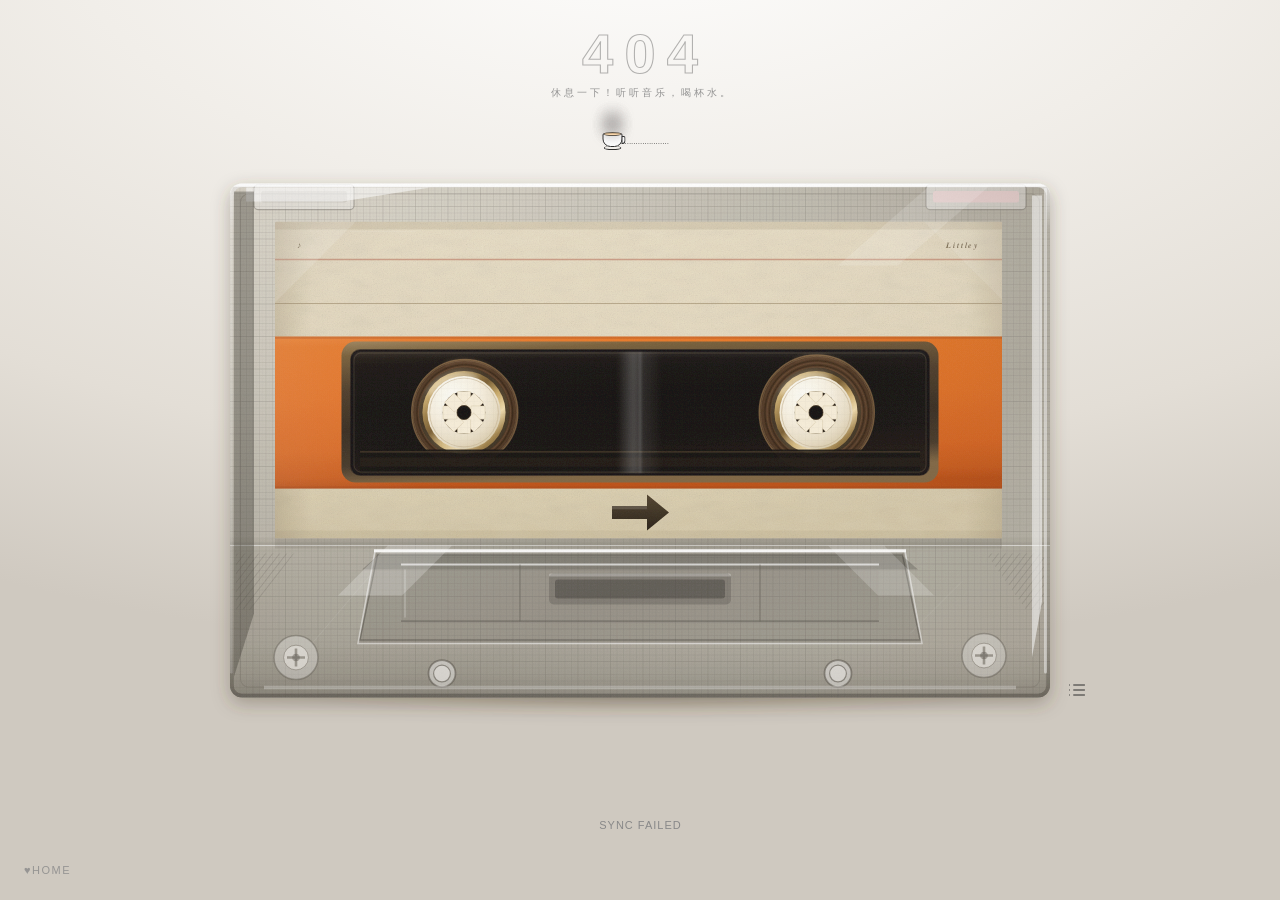
==== commit 098cdc8d: "chore(404): 同步 /404/ 副本（与根目录 404.html 保持一致）" ====
--- a/404/index.html
+++ b/404/index.html
@@ -12,7 +12,7 @@
 
 <div class="page-404" aria-hidden="true">
   <span class="page-404-code">404</span>
-  <span class="page-404-hint">休息一下！听听音乐，喝杯水</span>
+  <span class="page-404-hint">休息一下！听听音乐，喝杯水。</span>
   <div class="loader" aria-hidden="true">
     <div class="cup">
       <div class="cup-handle"></div>
@@ -142,7 +142,7 @@
         <rect x="55" y="48" width="727" height="317" fill="url(#labelSide)"/>
         <path d="M55 86 H782" stroke="#a5422a" stroke-width="1.4" opacity=".42"/>
         <path d="M55 130 H782" stroke="#95815f" stroke-width="1" opacity=".60"/>
-        <text x="77" y="74" font-family="Helvetica Neue, Arial, sans-serif" font-size="8.4" letter-spacing="2.2" fill="#5c4b30" opacity=".82">▶</text>
+        <text x="77" y="74" font-family="Helvetica Neue, Arial, sans-serif" font-size="8.4" letter-spacing="2.2" fill="#5c4b30" opacity=".82">♪</text>
         <text x="760" y="74" text-anchor="end" font-family="Helvetica Neue, Arial, sans-serif" font-size="8.4" letter-spacing="1.8" fill="#5c4b30" opacity=".82"> 𝑳𝒊𝒕𝒕𝒍𝒆𝒚 </text>
         <rect x="55" y="163" width="727" height="152" fill="url(#orangeGrad)"/>
         <rect x="55" y="163" width="727" height="152" fill="url(#orangeSheen)"/>
@@ -316,4 +316,4 @@
 <script src="/assets/js/404.js?v=ec5b99da99"></script>
 <a href="https://yuanhao-o.github.io/" class="about-link">♥HOME</a>
 </body>
-</html>+</html>
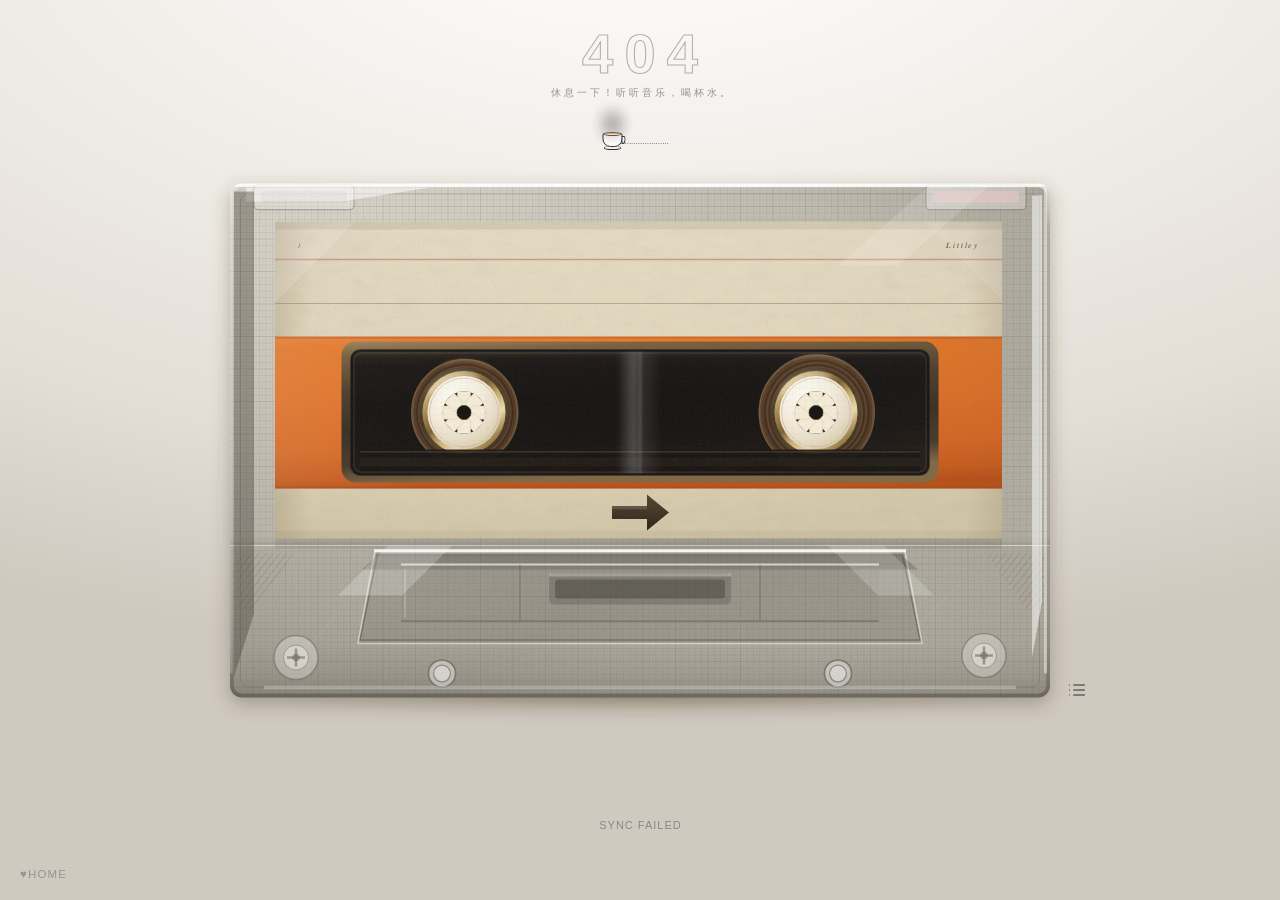
==== commit 5eebc5fa: "" ====
--- a/404/index.html
+++ b/404/index.html
@@ -6,7 +6,7 @@
 <title>404 · 休息一下</title>
 <link rel="icon" type="image/svg+xml" href='data:image/svg+xml,<svg xmlns="http://www.w3.org/2000/svg" viewBox="0 0 48 48" width="32" height="32" fill="none"><style>path { stroke: %232c2c2c; } @media (prefers-color-scheme: dark) { path { stroke: %23ffffff; } }</style><path fill-rule="evenodd" clip-rule="evenodd" d="M2 20C2 32.1503 8 42 20 42C32 42 38 32.1503 38 20H2Z" stroke-width="4" stroke-linecap="round" stroke-linejoin="round"/><path d="M20 14V6" stroke-width="4" stroke-linecap="round" stroke-linejoin="round"/><path d="M30 14V10" stroke-width="4" stroke-linecap="round" stroke-linejoin="round"/><path d="M10 14V10" stroke-width="4" stroke-linecap="round" stroke-linejoin="round"/><path d="M36.1904 30.6229C37.1802 28.039 37.764 25.1374 37.9417 22.0511C38.2868 22.0174 38.6402 22 39 22C42.866 22 46 24.0147 46 26.5C46 28.9853 42.866 31 39 31C38.0007 31 37.0504 30.8654 36.1904 30.6229Z" stroke-width="4" stroke-linecap="round" stroke-linejoin="round"/></svg>'>
 
-<link rel="stylesheet" href="/assets/css/404.css?v=92aa9c7c8e">
+<link rel="stylesheet" href="/assets/css/404.css?v=20261109">
 </head>
 <body>
 
--- a/assets/css/404.css
+++ b/assets/css/404.css
@@ -1 +1,2 @@
-:root{--text-main:#2c2c2c;--text-sub:#888888;--line-color:rgba(0, 0, 0, 0.08);--line-strong:rgba(0, 0, 0, 0.15);--accent:#a56a3f}*{box-sizing:border-box}html{background-color:#cfc9c0}body,html{height:100%;margin:0;background-color:#cfc9c0;background-image:radial-gradient(115% 85% at 50% -12%,#fff 0,#f1eee9 40%,#e3ded6 74%,#cfc9c0 100%);background-attachment:fixed;display:flex;flex-direction:column;align-items:center;justify-content:center;font-family:-apple-system,BlinkMacSystemFont,"Segoe UI","PingFang SC","Helvetica Neue",sans-serif;-webkit-font-smoothing:antialiased;overflow:hidden}.stage{width:min(80vw,900px);aspect-ratio:940/633;display:flex;align-items:center;justify-content:center;z-index:2;position:relative;margin-top:10vh;overflow:visible}#cassette{width:100%;height:100%;display:block;-webkit-tap-highlight-color:transparent;overflow:visible;cursor:pointer}.controls{margin-top:16px;display:flex;align-items:center;justify-content:center;gap:40px;height:48px;z-index:3;width:100%}.controls #btnListMobile,.controls #btnNext,.controls #btnPlayPause,.controls #btnPrev{transition:opacity .3s,visibility .3s}.controls:not(.is-playing) #btnListMobile,.controls:not(.is-playing) #btnNext,.controls:not(.is-playing) #btnPlayPause,.controls:not(.is-playing) #btnPrev{opacity:0;visibility:hidden;pointer-events:none}.btn-icon{background:0 0;border:none;padding:8px;cursor:pointer;color:var(--text-main);display:flex;align-items:center;justify-content:center;transition:color .2s,transform .1s;-webkit-tap-highlight-color:transparent}.btn-icon:hover{color:var(--accent)}.btn-icon:active{transform:scale(.92)}.btn-icon svg{width:20px;height:20px;fill:none;stroke:currentColor;stroke-width:1.2;stroke-linecap:round;stroke-linejoin:round}.btn-play svg{width:28px;height:28px}.btn-list-pos{position:absolute;right:-5px;bottom:35px;z-index:10}#btnListMobile{display:none}.status-text{font-size:11px;color:var(--text-sub);margin-top:12px;height:16px;letter-spacing:1px;font-weight:400;opacity:1;transition:opacity .3s;text-transform:uppercase;width:100vw;display:block;text-align:center;text-indent:1px}.progress-wrap{width:100vw;display:flex;justify-content:center;align-items:center;gap:10px;margin-top:4px;height:14px;opacity:0;visibility:hidden;transition:opacity .3s,visibility .3s}.progress-wrap.show{opacity:1;visibility:visible}.time-text{font-size:10px;color:var(--text-sub);letter-spacing:.5px}.progress-container{position:relative;width:180px;height:14px;display:flex;align-items:center}.progress-container::before{content:'';position:absolute;left:0;right:0;top:50%;transform:translateY(-50%);height:2px;background:var(--line-strong);border-radius:1px}.progress-fill{position:absolute;left:0;top:50%;transform:translateY(-50%);height:2px;background:var(--accent);border-radius:1px;pointer-events:none;width:0%;z-index:1}.progress-bar{position:absolute;left:0;width:100%;height:14px;background:0 0;-webkit-appearance:none;outline:0;cursor:pointer;z-index:2;margin:0}.progress-bar::-webkit-slider-runnable-track{height:2px;background:0 0;border:none}.progress-bar::-webkit-slider-thumb{-webkit-appearance:none;width:8px;height:8px;border-radius:50%;background:var(--accent);margin-top:-3px;transition:transform .1s;box-shadow:0 1px 3px rgba(0,0,0,.1)}.progress-bar:hover::-webkit-slider-thumb{transform:scale(1.3)}.progress-bar::-moz-range-track{height:2px;background:0 0;border:none}.progress-bar::-moz-range-thumb{width:8px;height:8px;border-radius:50%;background:var(--accent);border:none}.playlist-popover{position:fixed;top:50%;left:calc(50% + 440px);transform:translateY(-50%) translateX(10px);width:340px;height:calc(min(80vw,900px) * .5);max-height:65vh;background:0 0;display:flex;flex-direction:column;opacity:0;visibility:hidden;transition:all .3s cubic-bezier(.25, .8, .25, 1);z-index:10;border-top:1px solid var(--line-strong);border-bottom:1px solid var(--line-strong)}.playlist-popover.show{opacity:1;visibility:visible;transform:translateY(-50%) translateX(0)}.playlist-header{padding:12px 16px 10px;font-size:12px;color:var(--text-main);font-weight:500;letter-spacing:1.5px;text-transform:uppercase;border-bottom:1px solid var(--line-color);display:flex;flex-direction:column;align-items:flex-start;gap:0;text-shadow:0 1px 3px rgba(255,255,255,.9)}.playlist-header .count-badge{display:inline-flex;align-items:center;justify-content:center;background-color:var(--accent);color:#f1f1f1;font-size:11px;height:16px;padding:0 6px;border-radius:8px;font-weight:600;letter-spacing:0;text-shadow:none;margin-bottom:0}.playlist-header-row{display:flex;justify-content:space-between;align-items:center;width:100%;margin-top:-1.5px}.playlist-header-left{display:flex;align-items:center;gap:8px}.playlist-header span{font-size:11px;color:var(--text-sub);letter-spacing:1px}.clear-btn{background:0 0;border:none;padding:4px;color:var(--text-sub);cursor:pointer;display:flex;align-items:center;transition:color .2s}.clear-btn svg{width:14px;height:14px;fill:none;stroke:currentColor;stroke-width:1.5}#btnClearPlaylist:hover{color:#d9534f}#btnPlayMode:hover{color:var(--accent)}.playlist-list{flex:1;overflow-y:auto;min-height:100px}.playlist-list::-webkit-scrollbar{width:2px}.playlist-list::-webkit-scrollbar-thumb{background:var(--line-strong)}.playlist-item{display:flex;align-items:center;padding:12px 16px;font-size:13px;color:var(--text-main);cursor:pointer;border-bottom:1px solid rgba(0,0,0,.04);transition:color .2s;letter-spacing:.5px;text-shadow:0 1px 3px rgba(255,255,255,.9)}.playlist-item:hover{color:var(--accent)}.playlist-item.active,.playlist-item.active .idx,.playlist-item.active .name{color:var(--accent);font-weight:500}.playlist-item .idx{width:28px;color:var(--text-sub);font-size:11px}.playlist-item .name{flex:1;white-space:nowrap;overflow:hidden;text-overflow:ellipsis}.playlist-item .del-btn{opacity:0;background:0 0;border:none;color:var(--text-sub);cursor:pointer;padding:4px;font-size:14px;transition:color .2s,opacity .2s}.playlist-item:hover .del-btn{opacity:1}.playlist-item .del-btn:hover{color:#d9534f}.playlist-add-area{padding:12px 16px;border-top:1px solid var(--line-color);display:flex;gap:10px;align-items:center}.playlist-add-area input[type=text]{flex:1;border:none;border-bottom:1px solid var(--line-strong);background:0 0;padding:4px 0;font-size:12px;color:var(--text-main);outline:0;transition:border-color .2s;font-family:inherit;letter-spacing:.5px;min-width:60px}.playlist-add-area input[type=text]::placeholder{color:var(--text-sub);font-weight:300}.playlist-add-area input[type=text]:focus{border-color:var(--accent)}.playlist-add-area button{background:0 0;border:none;color:var(--text-main);font-size:12px;cursor:pointer;padding:4px;transition:color .2s;letter-spacing:1px}.playlist-add-area button:hover{color:var(--accent)}.playlist-add-area .upload-btn svg,.volume-wrapper .upload-btn svg{width:16px;height:16px;stroke:currentColor;stroke-width:1.2;fill:none}.loading-text{text-align:center;padding:30px 20px;font-size:11px;color:var(--text-sub);letter-spacing:1px;text-shadow:0 1px 3px rgba(255,255,255,.9)}.volume-wrapper{display:flex;align-items:center;position:relative}.vol-slider{width:0;opacity:0;height:2px;background:var(--line-strong);-webkit-appearance:none;transition:all .3s ease;margin-left:0;outline:0;cursor:pointer}.vol-slider::-webkit-slider-thumb{-webkit-appearance:none;appearance:none;width:8px;height:8px;border-radius:50%;background:var(--text-main);cursor:pointer;transition:background .2s}.vol-slider::-webkit-slider-thumb:hover{background:var(--accent)}.volume-wrapper.active .vol-slider,.volume-wrapper:hover .vol-slider{width:50px;opacity:1;margin-left:8px}#statusLightInner{transition:fill .5s}.light-playing #statusLightInner{animation:breath-green 2.5s infinite ease-in-out}.light-paused #statusLightInner{animation:breath-red 2.5s infinite ease-in-out}@keyframes breath-green{0%,100%{fill:#d1e8d1;opacity:.5}50%{fill:#93c993;opacity:.9}}@keyframes breath-red{0%,100%{fill:#eed5d5;opacity:.5}50%{fill:#d99898;opacity:.9}}.custom-confirm-mask{position:absolute;inset:0;background:rgba(255,255,255,.4);backdrop-filter:blur(6px);-webkit-backdrop-filter:blur(6px);display:flex;align-items:center;justify-content:center;z-index:10;opacity:0;visibility:hidden;transition:all .2s ease;border-radius:inherit}.custom-confirm-mask.show{opacity:1;visibility:visible}.custom-confirm-box{background:0 0;padding:20px 30px;text-align:center;color:var(--text-main);text-shadow:0 1px 3px rgba(255,255,255,.9)}.custom-confirm-box p{margin:0 0 24px 0;font-size:14px;letter-spacing:1px}.custom-confirm-actions{display:flex;gap:24px;justify-content:center}.custom-confirm-actions button{background:0 0;border:none;color:var(--text-sub);font-size:13px;cursor:pointer;padding:8px 12px;letter-spacing:1px;transition:color .2s}.custom-confirm-actions button:hover{color:var(--text-main)}.custom-confirm-actions button.confirm{color:#d9534f}.custom-confirm-actions button.confirm:hover{color:#b52b27}#btnShuffleList:hover{color:var(--accent)}.about-link{position:fixed;bottom:24px;left:24px;font-size:11px;color:var(--text-sub);text-decoration:none;letter-spacing:1.5px;font-weight:500;transition:color .2s;z-index:1000;text-transform:uppercase;opacity:.8}.about-link:hover{color:var(--accent);opacity:1}@media (max-width:1150px){body{justify-content:center;padding-top:0;padding-bottom:20vh}.stage{width:95vw;margin-top:0}.controls{gap:24px;margin-top:24px}#btnListDesktop{display:none}#btnListMobile{display:flex}.playlist-popover{top:auto;bottom:0;left:0;right:0;width:100%;height:auto;max-height:25vh;transform:translateY(calc(100% + 110px));background:0 0;border:none;border-top:1px solid var(--line-strong);box-shadow:none;z-index:100}.playlist-popover.show{transform:translateY(0)}.playlist-list{max-height:none}}.page-404{position:fixed;top:26px;left:50%;transform:translateX(-50%);display:flex;flex-direction:column;align-items:center;gap:4px;z-index:5;pointer-events:none;user-select:none;-webkit-user-select:none}.page-404-code{display:block;font-family:inherit;font-size:clamp(30px, 4.4vw, 56px);font-weight:800;line-height:1;letter-spacing:.2em;padding-left:.2em;color:transparent;-webkit-text-stroke:1.1px rgba(44,44,44,0.34)}.page-404-hint{display:block;font-size:10px;font-weight:400;letter-spacing:.3em;padding-left:.3em;color:var(--text-sub);opacity:.9}@media (max-height:720px){.page-404{top:12px}.page-404-code{font-size:28px}}@media (max-width:1150px){.page-404{position:relative;top:auto;left:auto;transform:none;margin-top:10vh;gap:3px}.page-404-code{font-size:30px;-webkit-text-stroke-width:1px}.page-404-hint{font-size:9px}}.loader{width:75px;height:60px;position:relative;display:flex;justify-items:center;align-items:center;margin-top:6px}.loader .cup{position:absolute;width:20px;height:14px;background-color:#fff;border:1px solid #2e2e2e;z-index:1;border-radius:2px 2px 8px 8px;animation:expansion 6s infinite ease-in-out;transform-origin:center}.cup::after{content:"";position:absolute;top:-2px;width:calc(100% - 2px);height:2px;background:#fed59fca;border:1px solid #2e2e2ebe;border-radius:50%}.cup::before{content:"";position:absolute;top:12px;width:calc(100% - 2px);height:3px;background:#ffffff00;border:1px solid #2e2e2e;border-top:none;border-radius:50%;z-index:-1}.loader .cup .cup-handle{position:absolute;width:4px;height:8px;background-color:#fff;border:1px solid #2e2e2e;right:-4px;top:2px;border-radius:2px 8px 16px 2px}.loader .cup .smoke{position:absolute;bottom:100%;left:50%;width:12px;height:20px;background:rgba(107,102,102,.433);border-radius:50%;transform:translateX(-50%);animation:rise 6s infinite ease-in-out;filter:blur(8px)}.loader .cup .smoke.one{animation-delay:0s}.loader .cup .smoke.two{animation-delay:1s}.loader .cup .smoke.three{animation-delay:2s}.loader .load{position:absolute;font-size:8px;opacity:.7;top:45%;left:50%;transform:translateX(-50%);z-index:-1;white-space:nowrap}@keyframes expansion{0%{width:20px;transform:translateX(0)}40%{width:100%;transform:translateX(0)}80%{width:20px;transform:translateX(48px)}90%{width:100%;transform:translateX(0)}100%{width:20px;transform:translateX(0)}}@keyframes rise{0%{transform:translate(-50%,0) scale(.4);opacity:0}30%{opacity:.7}60%{opacity:.4}100%{transform:translate(-50%,-90px) scale(1);opacity:0}}+:root{--text-main:#2c2c2c;--text-sub:#888888;--line-color:rgba(0, 0, 0, 0.08);--line-strong:rgba(0, 0, 0, 0.15);--accent:#a56a3f}*{box-sizing:border-box}html{background-color:#cfc9c0}body,html{height:100%;margin:0;background-color:#cfc9c0;background-image:radial-gradient(115% 85% at 50% -12%,#fff 0,#f1eee9 40%,#e3ded6 74%,#cfc9c0 100%);background-attachment:fixed;display:flex;flex-direction:column;align-items:center;justify-content:center;font-family:-apple-system,BlinkMacSystemFont,"Segoe UI","PingFang SC","Helvetica Neue",sans-serif;-webkit-font-smoothing:antialiased;overflow:hidden}.stage{width:min(80vw,900px);aspect-ratio:940/633;display:flex;align-items:center;justify-content:center;z-index:2;position:relative;margin-top:10vh;overflow:visible}#cassette{width:100%;height:100%;display:block;-webkit-tap-highlight-color:transparent;overflow:visible;cursor:pointer}.controls{margin-top:16px;display:flex;align-items:center;justify-content:center;gap:40px;height:48px;z-index:3;width:100%}.controls #btnListMobile,.controls #btnNext,.controls #btnPlayPause,.controls #btnPrev{transition:opacity .3s,visibility .3s}.controls:not(.is-playing) #btnListMobile,.controls:not(.is-playing) #btnNext,.controls:not(.is-playing) #btnPlayPause,.controls:not(.is-playing) #btnPrev{opacity:0;visibility:hidden;pointer-events:none}.btn-icon{background:0 0;border:none;padding:8px;cursor:pointer;color:var(--text-main);display:flex;align-items:center;justify-content:center;transition:color .2s,transform .1s;-webkit-tap-highlight-color:transparent}.btn-icon:hover{color:var(--accent)}.btn-icon:active{transform:scale(.92)}.btn-icon svg{width:20px;height:20px;fill:none;stroke:currentColor;stroke-width:1.2;stroke-linecap:round;stroke-linejoin:round}.btn-play svg{width:28px;height:28px}.btn-list-pos{position:absolute;right:-5px;bottom:35px;z-index:10}#btnListMobile{display:none}.status-text{font-size:11px;color:var(--text-sub);margin-top:12px;height:16px;letter-spacing:1px;font-weight:400;opacity:1;transition:opacity .3s;text-transform:uppercase;width:100vw;display:block;text-align:center;text-indent:1px}.progress-wrap{width:100vw;display:flex;justify-content:center;align-items:center;gap:10px;margin-top:4px;height:14px;opacity:0;visibility:hidden;transition:opacity .3s,visibility .3s}.progress-wrap.show{opacity:1;visibility:visible}.time-text{font-size:10px;color:var(--text-sub);letter-spacing:.5px}.progress-container{position:relative;width:180px;height:14px;display:flex;align-items:center}.progress-container::before{content:'';position:absolute;left:0;right:0;top:50%;transform:translateY(-50%);height:2px;background:var(--line-strong);border-radius:1px}.progress-fill{position:absolute;left:0;top:50%;transform:translateY(-50%);height:2px;background:var(--accent);border-radius:1px;pointer-events:none;width:0%;z-index:1}.progress-bar{position:absolute;left:0;width:100%;height:14px;background:0 0;-webkit-appearance:none;outline:0;cursor:pointer;z-index:2;margin:0}.progress-bar::-webkit-slider-runnable-track{height:2px;background:0 0;border:none}.progress-bar::-webkit-slider-thumb{-webkit-appearance:none;width:8px;height:8px;border-radius:50%;background:var(--accent);margin-top:-3px;transition:transform .1s;box-shadow:0 1px 3px rgba(0,0,0,.1)}.progress-bar:hover::-webkit-slider-thumb{transform:scale(1.3)}.progress-bar::-moz-range-track{height:2px;background:0 0;border:none}.progress-bar::-moz-range-thumb{width:8px;height:8px;border-radius:50%;background:var(--accent);border:none}.playlist-popover{position:fixed;top:50%;left:calc(50% + 440px);transform:translateY(-50%) translateX(10px);width:340px;height:calc(min(80vw,900px) * .5);max-height:65vh;background:0 0;display:flex;flex-direction:column;opacity:0;visibility:hidden;transition:all .3s cubic-bezier(.25, .8, .25, 1);z-index:10;border-top:1px solid var(--line-strong);border-bottom:1px solid var(--line-strong)}.playlist-popover.show{opacity:1;visibility:visible;transform:translateY(-50%) translateX(0)}.playlist-header{padding:12px 16px 10px;font-size:12px;color:var(--text-main);font-weight:500;letter-spacing:1.5px;text-transform:uppercase;border-bottom:1px solid var(--line-color);display:flex;flex-direction:column;align-items:flex-start;gap:0;text-shadow:0 1px 3px rgba(255,255,255,.9)}.playlist-header .count-badge{display:inline-flex;align-items:center;justify-content:center;background-color:var(--accent);color:#f1f1f1;font-size:11px;height:16px;padding:0 6px;border-radius:8px;font-weight:600;letter-spacing:0;text-shadow:none;margin-bottom:0}.playlist-header-row{display:flex;justify-content:space-between;align-items:center;width:100%;margin-top:-1.5px}.playlist-header-left{display:flex;align-items:center;gap:8px}.playlist-header span{font-size:11px;color:var(--text-sub);letter-spacing:1px}.clear-btn{background:0 0;border:none;padding:4px;color:var(--text-sub);cursor:pointer;display:flex;align-items:center;transition:color .2s}.clear-btn svg{width:14px;height:14px;fill:none;stroke:currentColor;stroke-width:1.5}#btnClearPlaylist:hover{color:#d9534f}#btnPlayMode:hover{color:var(--accent)}.playlist-list{flex:1;overflow-y:auto;min-height:100px}.playlist-list::-webkit-scrollbar{width:2px}.playlist-list::-webkit-scrollbar-thumb{background:var(--line-strong)}.playlist-item{display:flex;align-items:center;padding:12px 16px;font-size:13px;color:var(--text-main);cursor:pointer;border-bottom:1px solid rgba(0,0,0,.04);transition:color .2s;letter-spacing:.5px;text-shadow:0 1px 3px rgba(255,255,255,.9)}.playlist-item:hover{color:var(--accent)}.playlist-item.active,.playlist-item.active .idx,.playlist-item.active .name{color:var(--accent);font-weight:500}.playlist-item .idx{width:28px;color:var(--text-sub);font-size:11px}.playlist-item .name{flex:1;white-space:nowrap;overflow:hidden;text-overflow:ellipsis}.playlist-item .del-btn{opacity:0;background:0 0;border:none;color:var(--text-sub);cursor:pointer;padding:4px;font-size:14px;transition:color .2s,opacity .2s}.playlist-item:hover .del-btn{opacity:1}.playlist-item .del-btn:hover{color:#d9534f}.playlist-add-area{padding:12px 16px;border-top:1px solid var(--line-color);display:flex;gap:10px;align-items:center}.playlist-add-area input[type=text]{flex:1;border:none;border-bottom:1px solid var(--line-strong);background:0 0;padding:4px 0;font-size:12px;color:var(--text-main);outline:0;transition:border-color .2s;font-family:inherit;letter-spacing:.5px;min-width:60px}.playlist-add-area input[type=text]::placeholder{color:var(--text-sub);font-weight:300}.playlist-add-area input[type=text]:focus{border-color:var(--accent)}.playlist-add-area button{background:0 0;border:none;color:var(--text-main);font-size:12px;cursor:pointer;padding:4px;transition:color .2s;letter-spacing:1px}.playlist-add-area button:hover{color:var(--accent)}.playlist-add-area .upload-btn svg,.volume-wrapper .upload-btn svg{width:16px;height:16px;stroke:currentColor;stroke-width:1.2;fill:none}.loading-text{text-align:center;padding:30px 20px;font-size:11px;color:var(--text-sub);letter-spacing:1px;text-shadow:0 1px 3px rgba(255,255,255,.9)}.volume-wrapper{display:flex;align-items:center;position:relative}.vol-slider{width:0;opacity:0;height:2px;background:var(--line-strong);-webkit-appearance:none;transition:all .3s ease;margin-left:0;outline:0;cursor:pointer}.vol-slider::-webkit-slider-thumb{-webkit-appearance:none;appearance:none;width:8px;height:8px;border-radius:50%;background:var(--text-main);cursor:pointer;transition:background .2s}.vol-slider::-webkit-slider-thumb:hover{background:var(--accent)}.volume-wrapper.active .vol-slider,.volume-wrapper:hover .vol-slider{width:50px;opacity:1;margin-left:8px}#statusLightInner{transition:fill .5s}.light-playing #statusLightInner{animation:breath-green 2.5s infinite ease-in-out}.light-paused #statusLightInner{animation:breath-red 2.5s infinite ease-in-out}@keyframes breath-green{0%,100%{fill:#d1e8d1;opacity:.5}50%{fill:#93c993;opacity:.9}}@keyframes breath-red{0%,100%{fill:#eed5d5;opacity:.5}50%{fill:#d99898;opacity:.9}}.custom-confirm-mask{position:absolute;inset:0;background:rgba(255,255,255,.4);backdrop-filter:blur(6px);-webkit-backdrop-filter:blur(6px);display:flex;align-items:center;justify-content:center;z-index:10;opacity:0;visibility:hidden;transition:all .2s ease;border-radius:inherit}.custom-confirm-mask.show{opacity:1;visibility:visible}.custom-confirm-box{background:0 0;padding:20px 30px;text-align:center;color:var(--text-main);text-shadow:0 1px 3px rgba(255,255,255,.9)}.custom-confirm-box p{margin:0 0 24px 0;font-size:14px;letter-spacing:1px}.custom-confirm-actions{display:flex;gap:24px;justify-content:center}.custom-confirm-actions button{background:0 0;border:none;color:var(--text-sub);font-size:13px;cursor:pointer;padding:8px 12px;letter-spacing:1px;transition:color .2s}.custom-confirm-actions button:hover{color:var(--text-main)}.custom-confirm-actions button.confirm{color:#d9534f}.custom-confirm-actions button.confirm:hover{color:#b52b27}#btnShuffleList:hover{color:var(--accent)}.about-link{position:fixed;bottom:calc(18px + env(safe-area-inset-bottom));left:calc(20px + env(safe-area-inset-left));font-size:11.5px;line-height:1.4;color:var(--text-sub);text-decoration:none;letter-spacing:0.1em;font-weight:500;transition:color .2s;z-index:1000;text-transform:uppercase;opacity:.8}.about-link:hover{color:var(--accent);opacity:1}@media (max-width:1150px){body{justify-content:center;padding-top:0;padding-bottom:20vh}.stage{width:95vw;margin-top:0}.controls{gap:24px;margin-top:24px}#btnListDesktop{display:none}#btnListMobile{display:flex}.playlist-popover{top:auto;bottom:0;left:0;right:0;width:100%;height:auto;max-height:25vh;transform:translateY(calc(100% + 110px));background:0 0;border:none;border-top:1px solid var(--line-strong);box-shadow:none;z-index:100}.playlist-popover.show{transform:translateY(0)}.playlist-list{max-height:none}}.page-404{position:fixed;top:26px;left:50%;transform:translateX(-50%);display:flex;flex-direction:column;align-items:center;gap:4px;z-index:5;pointer-events:none;user-select:none;-webkit-user-select:none}.page-404-code{display:block;font-family:inherit;font-size:clamp(30px, 4.4vw, 56px);font-weight:800;line-height:1;letter-spacing:.2em;padding-left:.2em;color:transparent;-webkit-text-stroke:1.1px rgba(44,44,44,0.34)}.page-404-hint{display:block;font-size:10px;font-weight:400;letter-spacing:.3em;padding-left:.3em;color:var(--text-sub);opacity:.9}@media (max-height:720px){.page-404{top:12px}.page-404-code{font-size:28px}}@media (max-width:1150px){.page-404{position:relative;top:auto;left:auto;transform:none;margin-top:10vh;gap:3px}.page-404-code{font-size:30px;-webkit-text-stroke-width:1px}.page-404-hint{font-size:9px}}.loader{width:75px;height:60px;position:relative;display:flex;justify-items:center;align-items:center;margin-top:6px}.loader .cup{position:absolute;width:20px;height:14px;background-color:#fff;border:1px solid #2e2e2e;z-index:1;border-radius:2px 2px 8px 8px;animation:expansion 6s infinite ease-in-out;transform-origin:center}.cup::after{content:"";position:absolute;top:-2px;width:calc(100% - 2px);height:2px;background:#fed59fca;border:1px solid #2e2e2ebe;border-radius:50%}.cup::before{content:"";position:absolute;top:12px;width:calc(100% - 2px);height:3px;background:#ffffff00;border:1px solid #2e2e2e;border-top:none;border-radius:50%;z-index:-1}.loader .cup .cup-handle{position:absolute;width:4px;height:8px;background-color:#fff;border:1px solid #2e2e2e;right:-4px;top:2px;border-radius:2px 8px 16px 2px}.loader .cup .smoke{position:absolute;bottom:100%;left:50%;width:12px;height:20px;background:rgba(107,102,102,.433);border-radius:50%;transform:translateX(-50%);animation:rise 6s infinite ease-in-out;filter:blur(8px)}.loader .cup .smoke.one{animation-delay:0s}.loader .cup .smoke.two{animation-delay:1s}.loader .cup .smoke.three{animation-delay:2s}.loader .load{position:absolute;font-size:8px;opacity:.7;top:45%;left:50%;transform:translateX(-50%);z-index:-1;white-space:nowrap}@keyframes expansion{0%{width:20px;transform:translateX(0)}40%{width:100%;transform:translateX(0)}80%{width:20px;transform:translateX(48px)}90%{width:100%;transform:translateX(0)}100%{width:20px;transform:translateX(0)}}@keyframes rise{0%{transform:translate(-50%,0) scale(.4);opacity:0}30%{opacity:.7}60%{opacity:.4}100%{transform:translate(-50%,-90px) scale(1);opacity:0}}
+@media (max-width:400px){.about-link{font-size:10.5px;letter-spacing:0.06em}}
